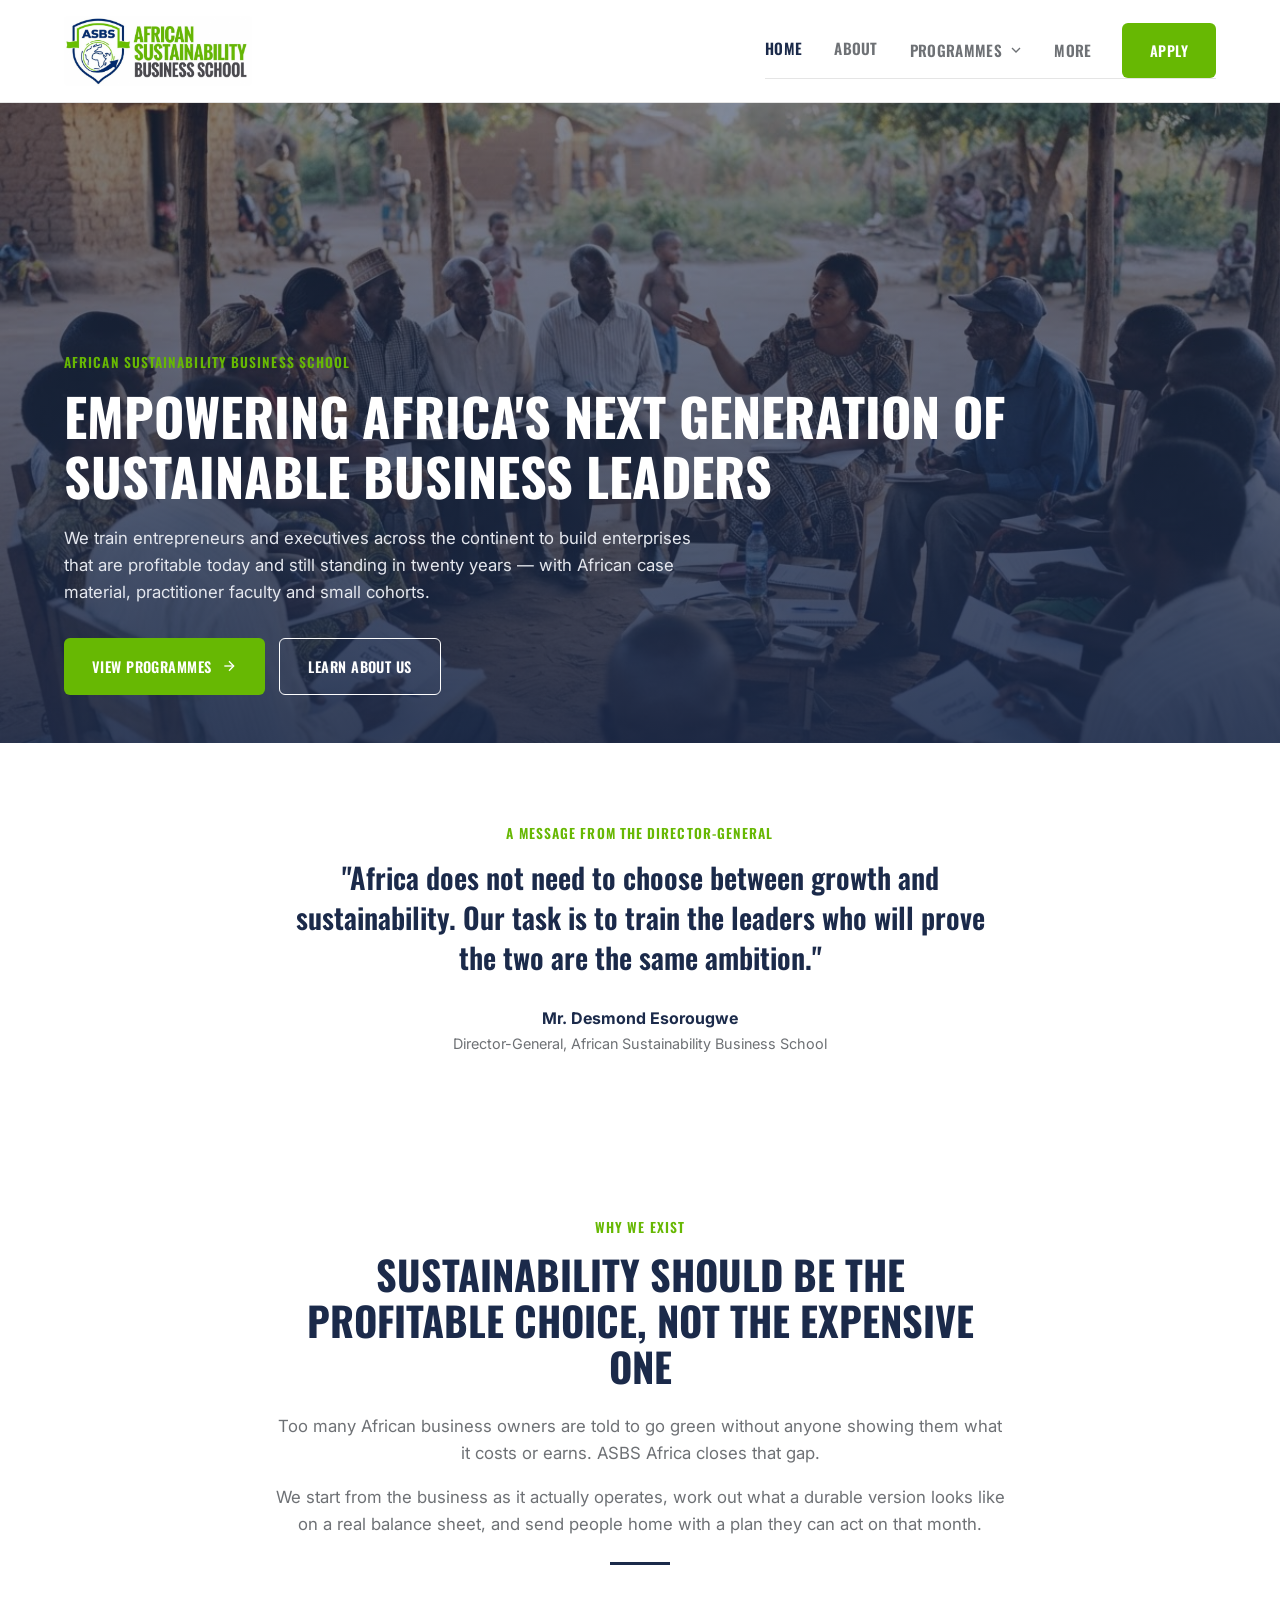
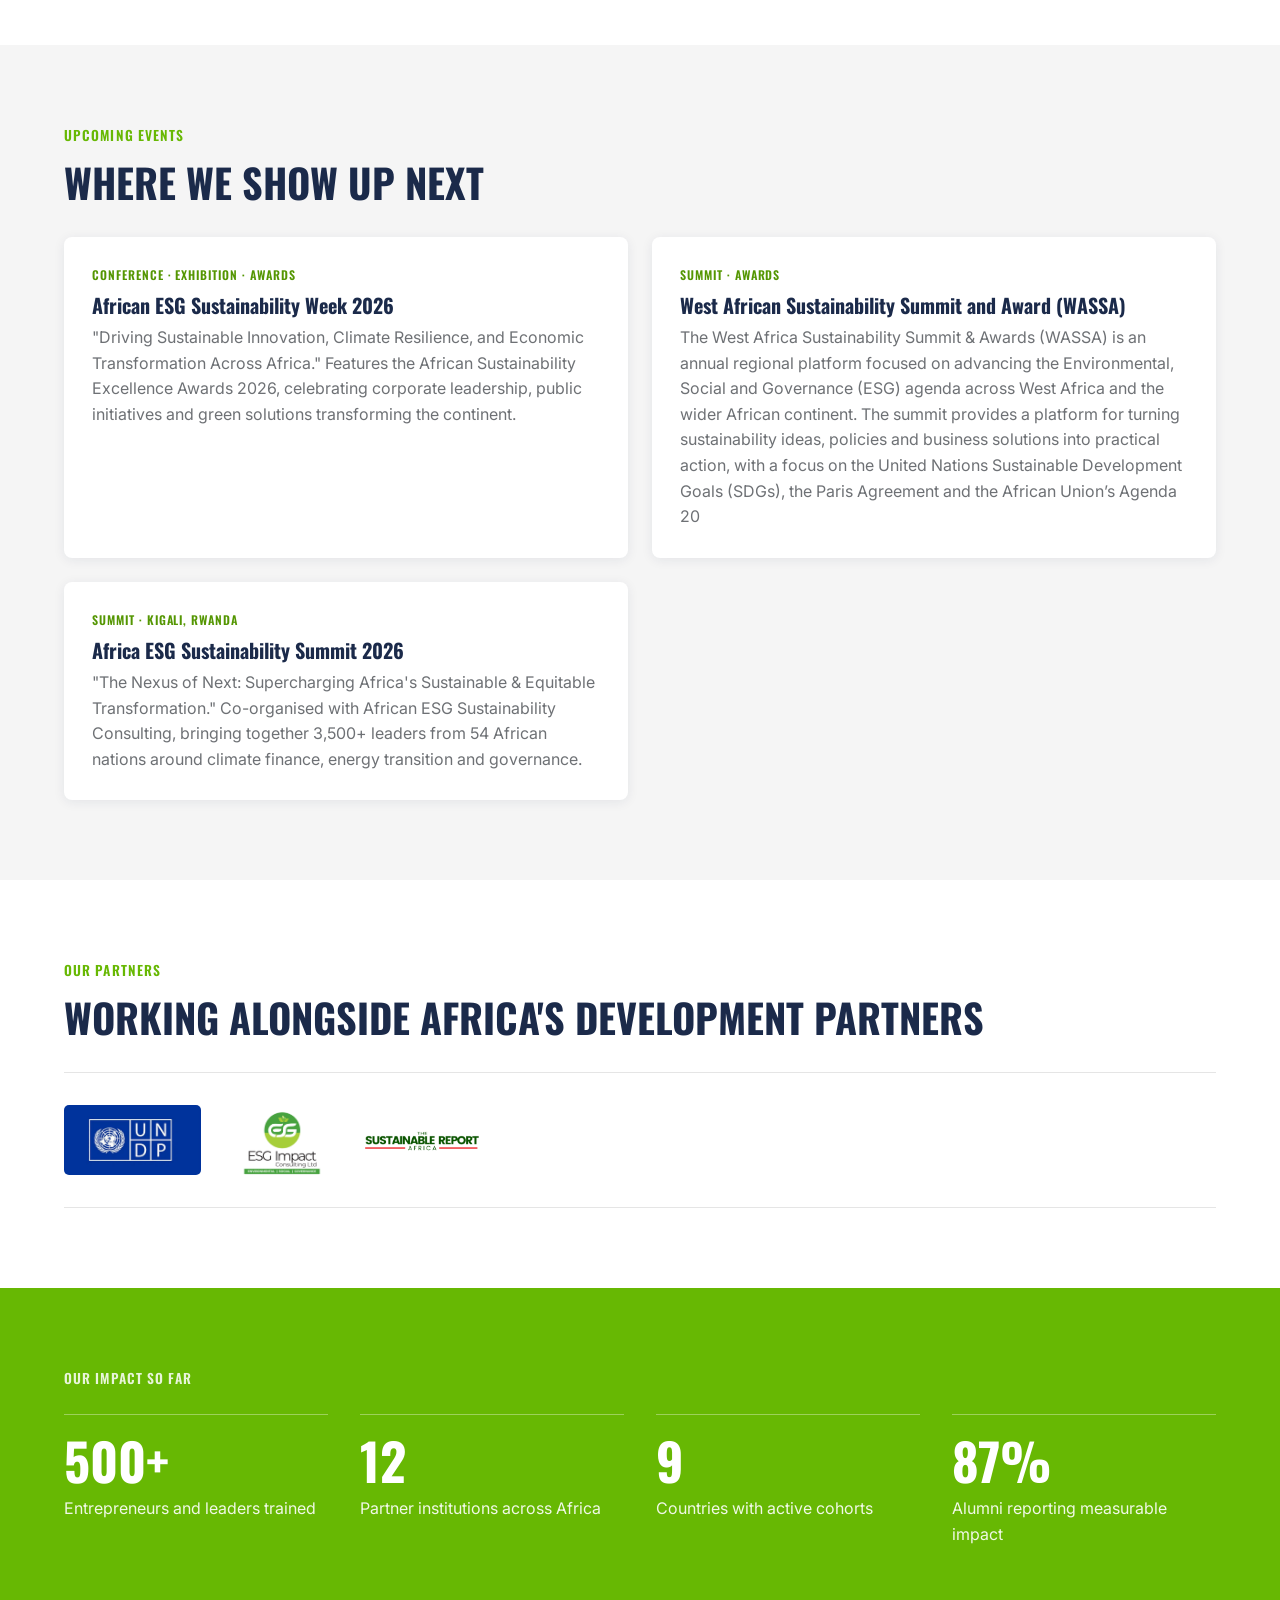
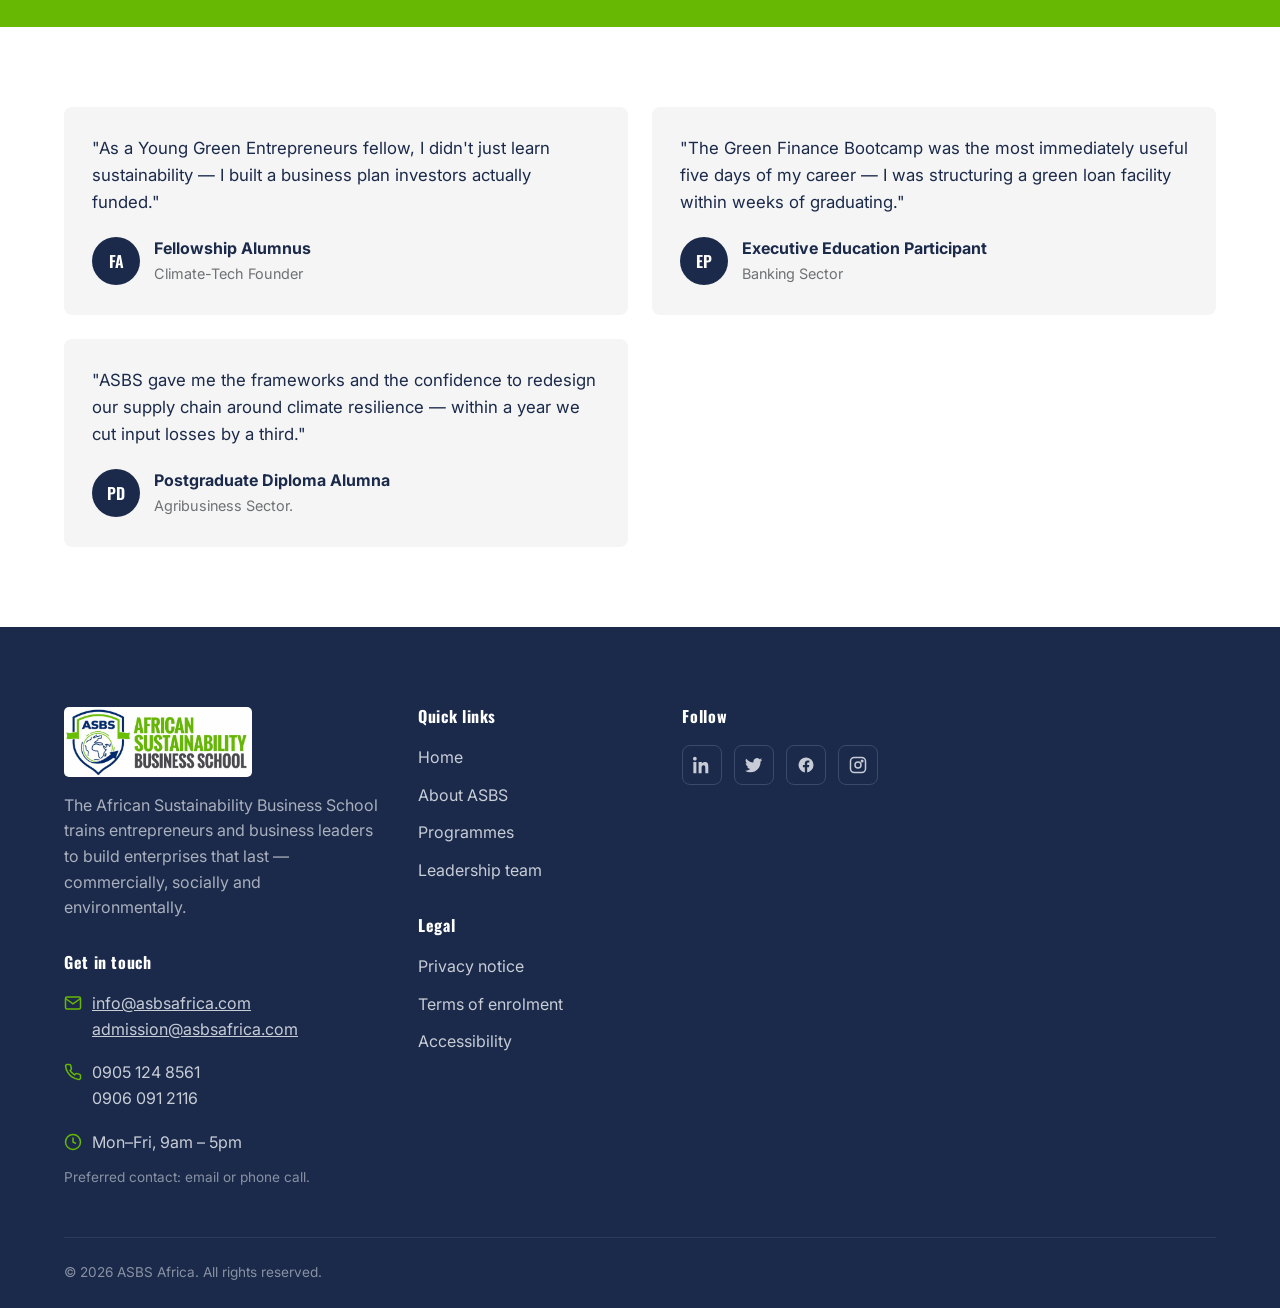
==== index.html @ 7d4b6caa "Update index.html" ====
<!DOCTYPE html>
<html lang="en">
<head>
  <meta charset="UTF-8">
  <meta name="viewport" content="width=device-width, initial-scale=1.0">
  <title>ASBS Africa — African Sustainability Business School</title>
  <meta name="description" content="ASBS Africa trains entrepreneurs and business leaders across the continent to build enterprises that last — commercially, socially and environmentally.">

  <link rel="stylesheet" href="assets/css/base.css">
  <link rel="stylesheet" href="assets/css/components.css">
  <link rel="stylesheet" href="assets/css/pages/home.css">

<link rel="canonical" href="https://asbsafrica.com/">
  <link rel="icon" href="/favicon.ico?v=2" sizes="any">
  <link rel="icon" type="image/png" sizes="32x32" href="/assets/images/real/brand/favicon-32x32.png?v=2">
  <link rel="icon" type="image/png" sizes="16x16" href="/assets/images/real/brand/favicon-16x16.png?v=2">
  <link rel="apple-touch-icon" sizes="180x180" href="/assets/images/real/brand/apple-touch-icon.png?v=2">

  <meta property="og:type" content="website">
  <meta property="og:site_name" content="ASBS Africa">
  <meta property="og:title" content="ASBS Africa — African Sustainability Business School">
  <meta property="og:description" content="ASBS Africa trains entrepreneurs and business leaders across the continent to build enterprises that last — commercially, socially and environmentally.">
  <meta property="og:url" content="https://asbsafrica.com/">

  <!-- Fallback order: Vercel (live now) tried first, .com (not live yet) tried second. No edit needed once .com goes live. -->
  <meta property="og:image" content="https://asbs-africa.vercel.app/assets/images/real/brand/brand2.jpg">
  <meta property="og:image:secure_url" content="https://asbs-africa.vercel.app/assets/images/real/brand/brand2.jpg">
  <meta property="og:image:width" content="1200">
  <meta property="og:image:height" content="630">
  <meta property="og:image:type" content="image/jpeg">

  <meta property="og:image" content="https://asbsafrica.com/assets/images/real/brand/brand2.jpg">
  <meta property="og:image:secure_url" content="https://asbsafrica.com/assets/images/real/brand/brand2.jpg">
  <meta property="og:image:width" content="1200">
  <meta property="og:image:height" content="630">
  <meta property="og:image:type" content="image/jpeg">

  <meta name="twitter:card" content="summary_large_image">
  <meta name="twitter:title" content="ASBS Africa — African Sustainability Business School">
  <meta name="twitter:description" content="ASBS Africa trains entrepreneurs and business leaders across the continent to build enterprises that last — commercially, socially and environmentally.">
  <!-- MANUAL SWAP NEEDED when .com goes live: Twitter card spec has no fallback -->
  <meta name="twitter:image" content="https://asbsafrica.com/assets/images/real/brand/brand2.jpg">

  <link rel="preconnect" href="https://fonts.googleapis.com">
  <link rel="preconnect" href="https://fonts.gstatic.com" crossorigin>
  <link rel="stylesheet" href="https://fonts.googleapis.com/css2?family=Oswald:wght@500;600;700&family=Inter:wght@400;500;600;700&display=swap">

  <link rel="preload" as="image" href="assets/images/real/hero/hero-homepage.jpg">
  <link rel="preload" href="partials/header.html" as="fetch" crossorigin>
  <link rel="preload" href="partials/footer.html" as="fetch" crossorigin>
</head>
<body>

  <!-- Shared header, injected by main.js -->
  <div id="site-header"></div>

  <!-- Hero -->
  <section class="hero">
    <div class="hero__inner">
      <span class="eyebrow" style="color:var(--color-sage);">African Sustainability Business School</span>
      <h1>Empowering Africa's Next Generation of Sustainable Business Leaders</h1>
      <p>We train entrepreneurs and executives across the continent to build enterprises that are profitable today and still standing in twenty years — with African case material, practitioner faculty and small cohorts.</p>
      <div class="hero__actions">
        <a href="programmes.html" class="btn btn-primary">
          View Programmes
          <svg width="16" height="16" viewBox="0 0 24 24" fill="none" stroke="currentColor" stroke-width="2"><line x1="5" y1="12" x2="19" y2="12"/><polyline points="12 5 19 12 12 19"/></svg>
        </a>
        <a href="about.html" class="btn btn-secondary">Learn About Us</a>
      </div>
    </div>
  </section>

<!-- Director-General's Message -->
  <section class="section dg-message">
    <div class="container dg-message__inner">
      <span class="eyebrow">A Message from the Director-General</span>
      <blockquote class="dg-message__quote">
        "Africa does not need to choose between growth and sustainability. Our task is to train the leaders who will prove the two are the same ambition."
      </blockquote>
      <div class="dg-message__author">
        <strong>Mr. Desmond Esorougwe</strong>
        <span>Director-General, African Sustainability Business School</span>
      </div>
    </div>
  </section>

  <!-- Why We Exist -->
  <section class="section why-exist">
    <div class="container why-exist__inner">
      <span class="eyebrow">Why We Exist</span>
      <h2>Sustainability Should Be the Profitable Choice, Not the Expensive One</h2>
      <p>Too many African business owners are told to go green without anyone showing them what it costs or earns. ASBS Africa closes that gap.</p>
      <p>We start from the business as it actually operates, work out what a durable version looks like on a real balance sheet, and send people home with a plan they can act on that month.</p>
      <hr>
    </div>
  </section>

  <!-- Our Programmes 
  <section class="section bg-offwhite">
    <div class="container">
      <div class="programmes-section__header">
        <div>
          <span class="eyebrow">Our Programmes</span>
          <h2>Four Routes In, One Way of Thinking</h2>
        </div>
        <a href="programmes.html" class="all-programmes-link">
          All Programmes
          <svg width="16" height="16" viewBox="0 0 24 24" fill="none" stroke="currentColor" stroke-width="2"><line x1="5" y1="12" x2="19" y2="12"/><polyline points="12 5 19 12 12 19"/></svg>
        </a>
      </div>

      <div class="programme-grid" id="programmeHighlights">
         Rendered by assets/js/pages/home.js from data/programmes.json 
      </div>
    </div>
  </section> -->

  <!-- Cohorts / Admissions banner
  <section class="section">
    <div class="container">
      <div class="cohorts-banner">
        <div>
          <h2>Next Cohorts Open in February and June</h2>
          <p>Scholarships are available for early-stage founders and cooperative leaders. Talk to admissions before you apply.</p>
          <a href="mailto:admission@asbsafrica.com" class="btn btn-dark">
    
            Contact Admissions
            <svg width="16" height="16" viewBox="0 0 24 24" fill="none" stroke="currentColor" stroke-width="2"><line x1="5" y1="12" x2="19" y2="12"/><polyline points="12 5 19 12 12 19"/></svg>
          </a>
        </div>
      </div>
    </div>
  </section> -->

<!-- Events -->
  <section id="events" class="section bg-offwhite">
    <div class="container">
      <span class="eyebrow">Upcoming Events</span>
      <h2>Where We Show Up Next</h2>
      <div class="events-grid">
        <div class="event-card">
          <span class="event-card__tag">Conference · Exhibition · Awards</span>
          <h3>African ESG Sustainability Week 2026</h3>
        <!--  <p class="event-card__meta">2026 · Dates to be confirmed</p> -->
          <p>"Driving Sustainable Innovation, Climate Resilience, and Economic Transformation Across Africa." Features the African Sustainability Excellence Awards 2026, celebrating corporate leadership, public initiatives and green solutions transforming the continent.</p>
        </div>

   <div class="event-card">
          <span class="event-card__tag">Summit · Awards</span>
          <h3>West African Sustainability Summit and Award (WASSA)</h3>
        <!--  <p class="event-card__meta">2026 · Dates to be confirmed</p> -->
          <p> The West Africa Sustainability
Summit & Awards (WASSA) is an annual regional platform focused on advancing the
Environmental, Social and Governance (ESG) agenda across West Africa and the wider
African continent. The summit provides a platform for turning sustainability ideas,
policies and business solutions into practical action, with a focus on the United Nations
Sustainable Development Goals (SDGs), the Paris Agreement and the African Union’s
Agenda 20</p>
        </div>

        <div class="event-card">
          <span class="event-card__tag">Summit · Kigali, Rwanda</span>
          <h3>Africa ESG Sustainability Summit 2026</h3>
       <!--   <p class="event-card__meta">14–16 October 2026 · Kigali Convention Centre</p> -->
          <p>"The Nexus of Next: Supercharging Africa's Sustainable & Equitable Transformation." Co-organised with African ESG Sustainability Consulting, bringing together 3,500+ leaders from 54 African nations around climate finance, energy transition and governance.</p>
        </div>
      </div>
    </div>
  </section>

  <!-- Partners -->
<section id="partners" class="section">
  <div class="container">
    <span class="eyebrow">Our Partners</span>
    <h2>Working Alongside Africa's Development Partners</h2>
    <div class="partners-strip">
      <a class="partners-strip__logo" href="https://www.undp.org/" target="_blank" rel="noopener noreferrer" aria-label="United Nations Development Programme (UNDP)">
        <img src="assets/images/real/partners/undp-logo.jpg" alt="United Nations Development Programme (UNDP)">
      </a>

      <a class="partners-strip__logo" href="https://www.esg-impact.ng" target="_blank" rel="noopener noreferrer" aria-label="ESG Impact">
        <img src="assets/images/real/partners/esg.png" alt="ESG Impact">
      </a>

      <a class="partners-strip__logo" href="PASTE_SUSTAINABLE_REPORT_AFRICA_URL_HERE" target="_blank" rel="noopener noreferrer" aria-label="The Sustainable Report Africa">
        <img src="assets/images/real/partners/sustainable.png" alt="The Sustainable Report Africa">
      </a>

      <!-- Add more partner logos here as they're confirmed -->
    </div>
  </div>
</section>

  <!-- Impact stats -->
  <section class="section bg-sage">
    <div class="container">
      <span class="eyebrow" style="color:rgba(255,255,255,0.85);">Our Impact So Far</span>
      <div class="stats-grid" style="margin-top:24px;">
        <div class="stat">
          <div class="stat__number">500+</div>
          <p>Entrepreneurs and leaders trained</p>
        </div>
        <div class="stat">
          <div class="stat__number">12</div>
          <p>Partner institutions across Africa</p>
        </div>
        <div class="stat">
          <div class="stat__number">9</div>
          <p>Countries with active cohorts</p>
        </div>
        <div class="stat">
          <div class="stat__number">87%</div>
          <p>Alumni reporting measurable impact</p>
        </div>
      </div>
    </div>
  </section>

  <!-- Testimonials -->
  <section class="section">
    <div class="container">
      <div class="testimonial-grid">
        <div class="testimonial">
          <p class="quote">"As a Young Green Entrepreneurs fellow, I didn't just learn sustainability —
I built a business plan investors actually funded."
</p>
          <div class="testimonial__author">
            <div class="testimonial__avatar">FA</div>
            <div>
              <strong>Fellowship Alumnus</strong>
              <span>Climate-Tech Founder</span>
            </div>
          </div>
        </div>
        <div class="testimonial">
          <p class="quote">"The Green Finance Bootcamp was the most immediately useful five days of
my career — I was structuring a green loan facility within weeks of
graduating."
</p>
          <div class="testimonial__author">
            <div class="testimonial__avatar">EP</div>
            <div>
              <strong>Executive Education Participant</strong>
              <span>Banking Sector</span>
            </div>
          </div>
        </div>
        <div class="testimonial">
          <p class="quote">"ASBS gave me the frameworks and the confidence to redesign our supply
chain around climate resilience — within a year we cut input losses by a
third."
 </p>
          <div class="testimonial__author">
            <div class="testimonial__avatar">PD</div>
            <div>
              <strong>Postgraduate Diploma Alumna</strong>
              <span>Agribusiness Sector.</span>
            </div>
          </div>
        </div>
      </div>
    </div>
  </section>

  <!-- Shared footer, injected by main.js -->
  <div id="site-footer"></div>

  <script src="assets/js/main.js"></script>
  <script src="assets/js/pages/home.js"></script>
</body>
</html>
---- assets/css/base.css ----
/* ==========================================================================
   ASBS Africa — Base Styles
   Brand variables + resets + typography. Loaded on every page.
   ========================================================================== 

@import url('https://fonts.googleapis.com/css2?family=Oswald:wght@500;600;700&family=Inter:wght@400;500;600;700&display=swap'); */

:root {
  /* Brand colors — from Step 2 UI/UX Design doc */
  --color-navy: #1B2A4A;
  --color-navy-dark: #121d33;
  --color-sage: #67B803;
  --color-sage-dark: #549602;
  --color-gray: #6E7175;
  --color-white: #FFFFFF;
  --color-offwhite: #F5F5F5;

  /* Typography */
  --font-heading: 'Oswald', sans-serif;
  --font-body: 'Inter', sans-serif;

  /* Spacing rhythm (per Step 2 spec: ~80px desktop / ~40px mobile) */
  --section-padding-desktop: 80px;
  --section-padding-mobile: 40px;

  /* Shared component values */
  --radius-card: 8px;
  --radius-button: 6px;
  --max-width: 1200px;
}

* {
  box-sizing: border-box;
  margin: 0;
  padding: 0;
}

html {
  scroll-behavior: smooth;
}

body {
  font-family: var(--font-body);
  color: var(--color-navy);
  background: var(--color-white);
  line-height: 1.6;
  -webkit-font-smoothing: antialiased;
}

h1, h2, h3, h4 {
  font-family: var(--font-heading);
  font-weight: 700;
  line-height: 1.15;
  color: var(--color-navy);
}

h1 { font-size: clamp(2rem, 5vw, 3.25rem); text-transform: uppercase; }
h2 { font-size: clamp(1.6rem, 4vw, 2.5rem); text-transform: uppercase; }
h3 { font-size: 1.25rem; }

p {
  color: var(--color-gray);
}

a {
  color: inherit;
  text-decoration: none;
}

img {
  max-width: 100%;
  display: block;
}

ul {
  list-style: none;
}

button {
  font-family: inherit;
  cursor: pointer;
  border: none;
  background: none;
}

.container {
  width: 100%;
  max-width: var(--max-width);
  margin: 0 auto;
  padding: 0 24px;
}

.section {
  padding: var(--section-padding-mobile) 0;
}

@media (min-width: 768px) {
  .section {
    padding: var(--section-padding-desktop) 0;
  }
}

.eyebrow {
  display: block;
  font-family: var(--font-heading);
  font-weight: 600;
  letter-spacing: 0.08em;
  text-transform: uppercase;
  color: var(--color-sage);
  font-size: 0.85rem;
  margin-bottom: 12px;
}

.bg-navy { background: var(--color-navy); color: var(--color-white); }
.bg-sage { background: var(--color-sage); color: var(--color-white); }
.bg-offwhite { background: var(--color-offwhite); }

.text-center { text-align: center; }

.visually-hidden {
  position: absolute;
  width: 1px; height: 1px;
  overflow: hidden;
  clip: rect(0 0 0 0);
  white-space: nowrap;
}
---- assets/css/components.css ----
/* ==========================================================================
   ASBS Africa — Shared Components
   Header, footer, buttons, cards. Used by every current and future page.
   ========================================================================== */

/* ---- Header ---- */
#site-header {
  position: sticky;
  top: 0;
  z-index: 100;
  min-height: 96px;
  pointer-events: none; /* wrapper stays in place when the header slides away */
}

.site-header {
  position: relative;
  pointer-events: auto;
  background: var(--color-white);
  border-bottom: 1px solid #E5E5E5;
  transition: transform 0.3s ease;
}

.site-header.is-hidden {
  transform: translateY(-100%);
}

@media (prefers-reduced-motion: reduce) {
  .site-header { transition: none; }
}

.site-header__inner {
  display: flex;
  align-items: center;
  justify-content: space-between;
  padding: 16px 24px;
  max-width: var(--max-width);
  margin: 0 auto;
}

.brand {
  display: flex;
  align-items: center;
  gap: 12px;
}

.brand__logo {
  height: 70px;
  width: auto;
  flex-shrink: 0;
  border-radius: 5px;
}

.brand__wordmark {
  font-family: var(--font-heading);
  font-weight: 700;
  font-size: 1.3rem;
  color: var(--color-navy);
  line-height: 1;
}

.brand__sub {
  display: block;
  font-size: 0.7rem;
  letter-spacing: 0.15em;
  color: var(--color-gray);
  font-weight: 500;
}

.nav-toggle {
  width: 44px;
  height: 44px;
  border: 1px solid #D8D8D8;
  border-radius: 8px;
  display: flex;
  align-items: center;
  justify-content: center;
  position: relative;
  z-index: 110;
}

.nav-toggle__icon,
.nav-toggle__icon::before,
.nav-toggle__icon::after {
  content: '';
  display: block;
  width: 20px;
  height: 2px;
  background: var(--color-navy);
  transition: transform 0.25s ease, opacity 0.25s ease, background 0.25s ease;
}

.nav-toggle__icon { position: relative; }
.nav-toggle__icon::before { position: absolute; top: -6px; }
.nav-toggle__icon::after  { position: absolute; top: 6px; }

.nav-toggle.is-open .nav-toggle__icon { background: transparent; }
.nav-toggle.is-open .nav-toggle__icon::before { transform: translateY(6px) rotate(45deg); }
.nav-toggle.is-open .nav-toggle__icon::after  { transform: translateY(-6px) rotate(-45deg); }

.main-nav {
  display: none;
  position: absolute;
  top: 100%;
  left: 0;
  right: 0;
  background: var(--color-white);
  border-bottom: 1px solid #E5E5E5;
  z-index: 90;
  flex-direction: column;
  padding: 8px 24px 24px;
  box-shadow: 0 8px 24px rgba(27, 42, 74, 0.08);
}

.main-nav.is-open { display: flex; }

.main-nav__links {
  display: flex;
  flex-direction: column;
  gap: 4px;
}

.main-nav__links a {
  font-family: var(--font-heading);
  font-weight: 600;
  font-size: 1.1rem;
  text-transform: uppercase;
  letter-spacing: 0.02em;
  color: var(--color-gray);
  padding: 18px 0 18px 16px;
  border-left: 3px solid transparent;
}

.main-nav__links a.is-active {
  color: var(--color-navy);
  border-left-color: var(--color-sage);
}

.main-nav__apply {
  width: 100%;
  margin-top: 20px;
}

/* ---- Nav sub-options ---- */
.nav-item {
  display: flex;
  flex-wrap: wrap;
  align-items: stretch;
}

.nav-item > a { flex: 1; }

.nav-item__toggle {
  width: 48px;
  display: flex;
  align-items: center;
  justify-content: center;
  color: var(--color-gray);
}

.nav-item__toggle svg { transition: transform 0.25s ease; }
.nav-item.is-open .nav-item__toggle svg { transform: rotate(180deg); }
.nav-item.is-open .nav-item__toggle { color: var(--color-navy); }

.nav-item__toggle--label {
  width: auto;
  gap: 6px;
  font-family: var(--font-heading);
  font-weight: 600;
  font-size: 1.1rem;
  text-transform: uppercase;
  letter-spacing: 0.02em;
  padding: 18px 0 18px 16px;
}

@media (min-width: 900px) {
  .nav-item__toggle--label {
    padding: 0;
    font-size: 0.95rem;
  }
}

/* Mobile: animated expand/retract */
.nav-sub {
  flex-basis: 100%;
  display: grid;
  grid-template-rows: 0fr;
  transition: grid-template-rows 0.25s ease;
}

.nav-item.is-open .nav-sub { grid-template-rows: 1fr; }

.nav-sub ul {
  overflow: hidden;
  min-height: 0;
}

.main-nav__links .nav-sub a {
  display: block;
  font-family: var(--font-body);
  font-weight: 500;
  font-size: 0.95rem;
  text-transform: none;
  letter-spacing: 0;
  color: var(--color-gray);
  padding: 12px 0 12px 32px;
  border-left: 3px solid #E5E5E5;
  margin-left: 0;
}

.main-nav__links .nav-sub a:hover { color: var(--color-navy); }

@media (min-width: 900px) {
  .nav-toggle { display: none; }
  .main-nav {
    display: flex !important;
    position: static;
    flex-direction: row;
    align-items: center;
    background: none;
    box-shadow: none;
    padding: 0;
    gap: 32px;
  }
  .main-nav__links { flex-direction: row; gap: 32px; }
  .main-nav__links a { padding: 0; border: none; font-size: 0.95rem; }
  .main-nav__apply { width: auto; margin-top: 0; }

  .nav-item { position: relative; align-items: center; flex-wrap: nowrap; }
  .nav-item > a { flex: none; }
  .nav-item__toggle { width: 28px; height: 28px; }

  .nav-sub {
    display: none;
    position: absolute;
    top: 100%;
    left: 0;
    min-width: 240px;
    padding-top: 14px; /* bridges the hover gap */
    z-index: 95;
  }

  .nav-item:hover .nav-sub,
  .nav-item:focus-within .nav-sub,
  .nav-item.is-open .nav-sub { display: block; }

  .nav-sub ul {
    background: var(--color-white);
    border: 1px solid #E5E5E5;
    border-radius: var(--radius-card);
    box-shadow: 0 8px 24px rgba(27, 42, 74, 0.12);
    padding: 8px 0;
  }

  .main-nav__links .nav-sub a {
    padding: 10px 20px;
    border-left: none;
  }

  .main-nav__links .nav-sub a:hover { background: var(--color-offwhite); }
}

/* Keep anchored sections clear of the sticky header */
section[id],
.programme-tab[id] { scroll-margin-top: 110px; }

/* ---- Buttons ---- */
.btn {
  display: inline-flex;
  align-items: center;
  justify-content: center;
  gap: 10px;
  font-family: var(--font-heading);
  font-weight: 600;
  letter-spacing: 0.03em;
  text-transform: uppercase;
  font-size: 0.9rem;
  padding: 16px 28px;
  border-radius: var(--radius-button);
  transition: background 0.2s ease, color 0.2s ease, border-color 0.2s ease;
  width: 100%;
}

@media (min-width: 600px) {
  .btn { width: auto; }
}

.btn-primary {
  background: var(--color-sage);
  color: var(--color-white);
}

.btn-primary:hover {
  background: var(--color-sage-dark);
}

.btn-secondary {
  background: transparent;
  border: 1px solid currentColor;
  color: var(--color-white);
}

.btn-secondary:hover {
  background: rgba(255, 255, 255, 0.1);
}

.btn-dark {
  background: var(--color-navy);
  color: var(--color-white);
}

.btn-dark:hover {
  background: var(--color-navy-dark);
}

/* ---- Impact stats ---- */
.stats-grid {
  display: grid;
  gap: 32px;
  grid-template-columns: 1fr;
}

@media (min-width: 700px) {
  .stats-grid { grid-template-columns: repeat(4, 1fr); }
}

.stat {
  border-top: 1px solid rgba(255, 255, 255, 0.35);
  padding-top: 20px;
}

.stat__number {
  font-family: var(--font-heading);
  font-size: clamp(2.5rem, 6vw, 3.2rem);
  font-weight: 700;
  line-height: 1;
  margin-bottom: 10px;
}

.stat p {
  color: rgba(255, 255, 255, 0.9);
}

/* ---- Cards ---- */
.card {
  background: var(--color-white);
  border-radius: var(--radius-card);
  box-shadow: 0 2px 12px rgba(27, 42, 74, 0.08);
  overflow: hidden;
}

.card__image {
  width: 100%;
  aspect-ratio: 16 / 10;
  object-fit: cover;
  background: var(--color-offwhite);
}

.card__body {
  padding: 20px;
}

.card__tag {
  display: block;
  font-family: var(--font-heading);
  font-weight: 600;
  font-size: 0.75rem;
  letter-spacing: 0.08em;
  text-transform: uppercase;
  color: var(--color-sage-dark);
  margin-bottom: 8px;
}

.card__title {
  font-size: 1.15rem;
  margin-bottom: 10px;
}

.card__link {
  display: inline-flex;
  align-items: center;
  gap: 8px;
  font-weight: 600;
  color: var(--color-navy);
  margin-top: 12px;
}

/* ---- Footer ---- */
.site-footer {
  background: var(--color-navy);
  color: #C7CCD6;
  padding: var(--section-padding-mobile) 0 24px;
}

@media (min-width: 768px) {
  .site-footer { padding-top: var(--section-padding-desktop); }
}

.site-footer h4 {
  color: var(--color-white);
  font-size: 1rem;
  letter-spacing: 0.04em;
  margin-bottom: 20px;
}

.footer-grid {
  display: grid;
  gap: 40px;
  grid-template-columns: 1fr;
}

@media (min-width: 768px) {
  .footer-grid {
    grid-template-columns: 1.4fr 1fr 1fr 1.2fr;
  }
}

.footer-brand p {
  color: #A9AFBC;
  margin-top: 16px;
  max-width: 32ch;
}

.footer-links li {
  margin-bottom: 12px;
}

.footer-links a:hover {
  color: var(--color-white);
}

.footer-contact li {
  display: flex;
  align-items: flex-start;
  gap: 10px;
  margin-bottom: 18px;
  color: #C7CCD6;
}

.footer-contact svg {
  flex-shrink: 0;
  margin-top: 3px;
  color: var(--color-sage);
}

.footer-contact a:hover {
  color: var(--color-white);
}

.newsletter-form {
  display: flex;
  flex-direction: column;
  gap: 12px;
  margin: 16px 0 24px;
}

.newsletter-form input {
  padding: 12px 16px;
  border-radius: var(--radius-button);
  border: 1px solid #3A4A6B;
  background: rgba(255, 255, 255, 0.05);
  color: var(--color-white);
  font-family: var(--font-body);
}

.newsletter-form input::placeholder {
  color: #8891A3;
}

.social-links {
  display: flex;
  gap: 12px;
}

.social-links a {
  width: 40px;
  height: 40px;
  border: 1px solid #3A4A6B;
  border-radius: 8px;
  display: flex;
  align-items: center;
  justify-content: center;
}

.social-links a:hover {
  border-color: var(--color-sage);
  color: var(--color-sage);
}

.footer-bottom {
  border-top: 1px solid #2C3B5C;
  margin-top: 48px;
  padding-top: 24px;
  font-size: 0.85rem;
  color: #8891A3;
}
---- assets/css/pages/home.css ----
/* ==========================================================================
   Homepage-only styles
   ========================================================================== */

/* ---- Hero ---- */
.hero {
  position: relative;
  min-height: 640px;
  display: flex;
  align-items: flex-end;
  background: url('../../images/real/hero/hero-homepage.jpg') center/cover no-repeat;
  color: var(--color-white);
}

.hero::before {
  content: '';
  position: absolute;
  inset: 0;
  background: linear-gradient(180deg, rgba(27, 42, 74, 0.55) 0%, rgba(27, 42, 74, 0.88) 100%);
}

.hero__inner {
  position: relative;
  z-index: 1;
  padding: 60px 24px 48px;
  max-width: var(--max-width);
  margin: 0 auto;
  width: 100%;
}

.hero h1 {
  color: var(--color-white);
  margin: 12px 0 20px;
}

.hero p {
  color: #E4E7EE;
  max-width: 60ch;
  margin-bottom: 32px;
  font-size: 1.05rem;
}

.hero__actions {
  display: flex;
  flex-direction: column;
  gap: 14px;
}

@media (min-width: 600px) {
  .hero__actions { flex-direction: row; }
}

/* ---- Why We Exist ---- */
.why-exist {
  text-align: center;
}

.why-exist__inner {
  max-width: 780px;
  margin: 0 auto;
}

.why-exist h2 {
  margin: 8px 0 24px;
}

.why-exist p {
  margin-bottom: 18px;
  font-size: 1.05rem;
}

.why-exist hr {
  width: 60px;
  height: 3px;
  background: var(--color-navy);
  border: none;
  margin: 24px auto 0;
}

/* ---- Programmes section ---- */
.programmes-section__header {
  display: flex;
  flex-direction: column;
  gap: 12px;
  margin-bottom: 36px;
}

@media (min-width: 700px) {
  .programmes-section__header {
    flex-direction: row;
    align-items: flex-end;
    justify-content: space-between;
  }
}

.all-programmes-link {
  display: inline-flex;
  align-items: center;
  gap: 8px;
  font-family: var(--font-heading);
  font-weight: 600;
  text-transform: uppercase;
  letter-spacing: 0.03em;
  font-size: 0.9rem;
  white-space: nowrap;
}

.programme-grid {
  display: grid;
  gap: 24px;
  grid-template-columns: 1fr;
}

@media (min-width: 640px) {
  .programme-grid { grid-template-columns: repeat(2, 1fr); }
}

@media (min-width: 1024px) {
  .programme-grid { grid-template-columns: repeat(4, 1fr); }
}

/* ---- Cohorts / admissions banner ---- */
.cohorts-banner {
  display: flex;
  gap: 24px;
  align-items: flex-start;
  border-left: 4px solid var(--color-sage);
  padding-left: 24px;
}

.cohorts-banner h2 {
  font-size: clamp(1.4rem, 3vw, 2rem);
  margin-bottom: 12px;
}

.cohorts-banner p {
  margin-bottom: 24px;
  max-width: 60ch;
}

/* ---- Impact stats ---- */
.stats-grid {
  display: grid;
  gap: 32px;
  grid-template-columns: 1fr;
}

@media (min-width: 700px) {
  .stats-grid { grid-template-columns: repeat(4, 1fr); }
}

.stat {
  border-top: 1px solid rgba(255, 255, 255, 0.35);
  padding-top: 20px;
}

.stat__number {
  font-family: var(--font-heading);
  font-size: clamp(2.5rem, 6vw, 3.2rem);
  font-weight: 700;
  line-height: 1;
  margin-bottom: 10px;
}

.stat p {
  color: rgba(255, 255, 255, 0.9);
}

/* ---- Testimonials ---- */
.testimonial-grid {
  display: grid;
  gap: 24px;
  grid-template-columns: 1fr;
}

@media (min-width: 800px) {
  .testimonial-grid { grid-template-columns: repeat(2, 1fr); }
}

.testimonial {
  background: var(--color-offwhite);
  border-radius: var(--radius-card);
  padding: 28px;
}

.testimonial p.quote {
  font-size: 1.05rem;
  color: var(--color-navy);
  margin-bottom: 20px;
}

.testimonial__author {
  display: flex;
  align-items: center;
  gap: 14px;
}

.testimonial__avatar {
  width: 48px;
  height: 48px;
  border-radius: 50%;
  background: var(--color-navy);
  color: var(--color-white);
  display: flex;
  align-items: center;
  justify-content: center;
  font-family: var(--font-heading);
  font-weight: 600;
  flex-shrink: 0;
}

.testimonial__author strong {
  display: block;
  color: var(--color-navy);
}

.testimonial__author span {
  font-size: 0.9rem;
  color: var(--color-gray);
}


/* ---- Director-General Message ---- */
.dg-message {
  text-align: center;
}

.dg-message__inner {
  max-width: 780px;
  margin: 0 auto;
}

.dg-message__quote {
  font-family: var(--font-heading);
  font-size: clamp(1.3rem, 3vw, 1.8rem);
  font-weight: 600;
  color: var(--color-navy);
  line-height: 1.4;
  margin: 8px 0 28px;
}

.dg-message__author strong {
  display: block;
  color: var(--color-navy);
  font-size: 1rem;
}

.dg-message__author span {
  font-size: 0.9rem;
  color: var(--color-gray);
}

/* ---- Events ---- */
.events-grid {
  display: grid;
  gap: 24px;
  grid-template-columns: 1fr;
  margin-top: 32px;
}

@media (min-width: 800px) {
  .events-grid { grid-template-columns: repeat(2, 1fr); }
}

.event-card {
  background: var(--color-white);
  border-radius: var(--radius-card);
  box-shadow: 0 2px 12px rgba(27, 42, 74, 0.08);
  padding: 28px;
}

.event-card__tag {
  display: block;
  font-family: var(--font-heading);
  font-weight: 600;
  font-size: 0.75rem;
  letter-spacing: 0.08em;
  text-transform: uppercase;
  color: var(--color-sage-dark);
  margin-bottom: 10px;
}

.event-card h3 {
  margin-bottom: 8px;
}

.event-card__meta {
  font-size: 0.9rem;
  color: var(--color-gray);
  margin-bottom: 14px;
}

.event-card p:last-of-type {
  margin-bottom: 0;
}

/* ---- Partners ---- */
.partners-strip {
  display: flex;
  flex-wrap: wrap;
  align-items: center;
  gap: 40px;
  margin-top: 32px;
  padding: 32px 0;
  border-top: 1px solid #E5E5E5;
  border-bottom: 1px solid #E5E5E5;
}

.partners-strip__logo img {
  height: 70px;
  border-radius: 5px;
  width: auto;
  object-fit: contain;
}

.partners-strip__logo {
  display: block;
  transition: opacity 0.2s ease;
}

.partners-strip__logo:hover,
.partners-strip__logo:focus-visible {
  opacity: 0.8;
}
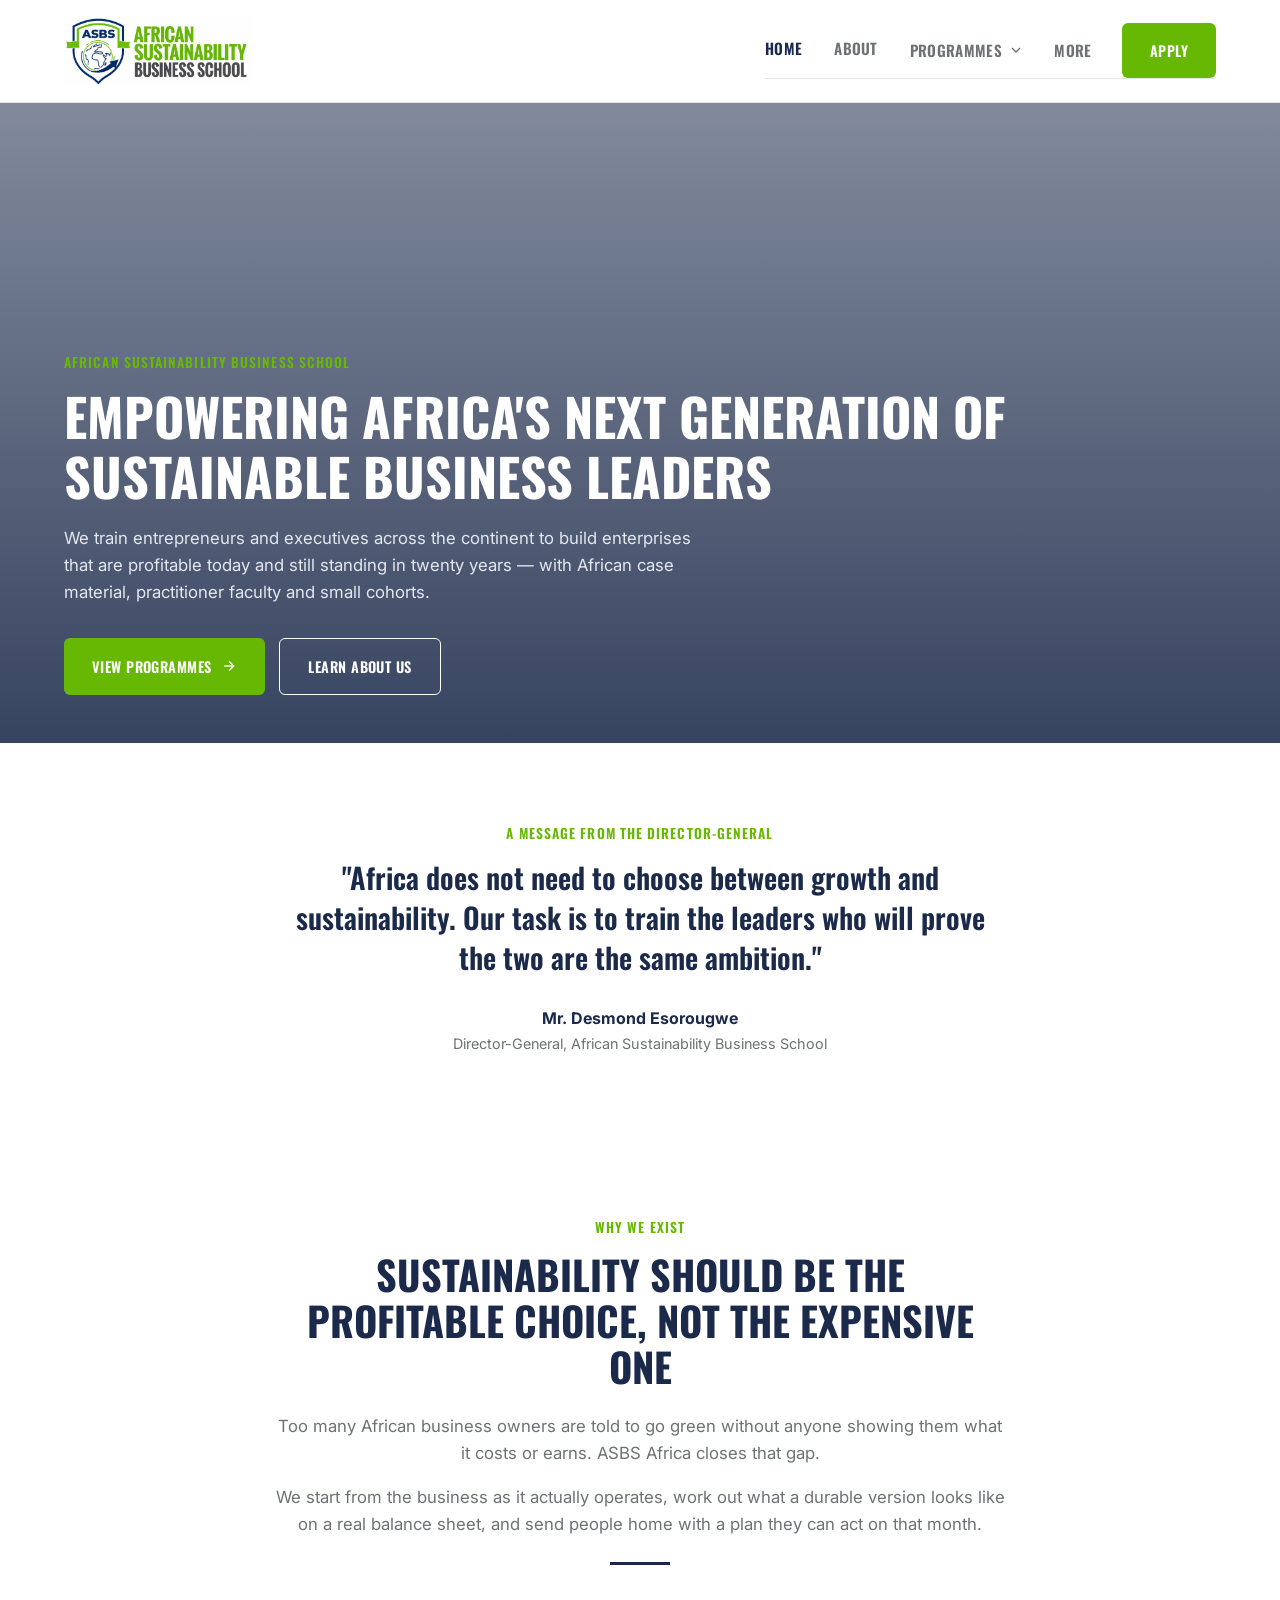
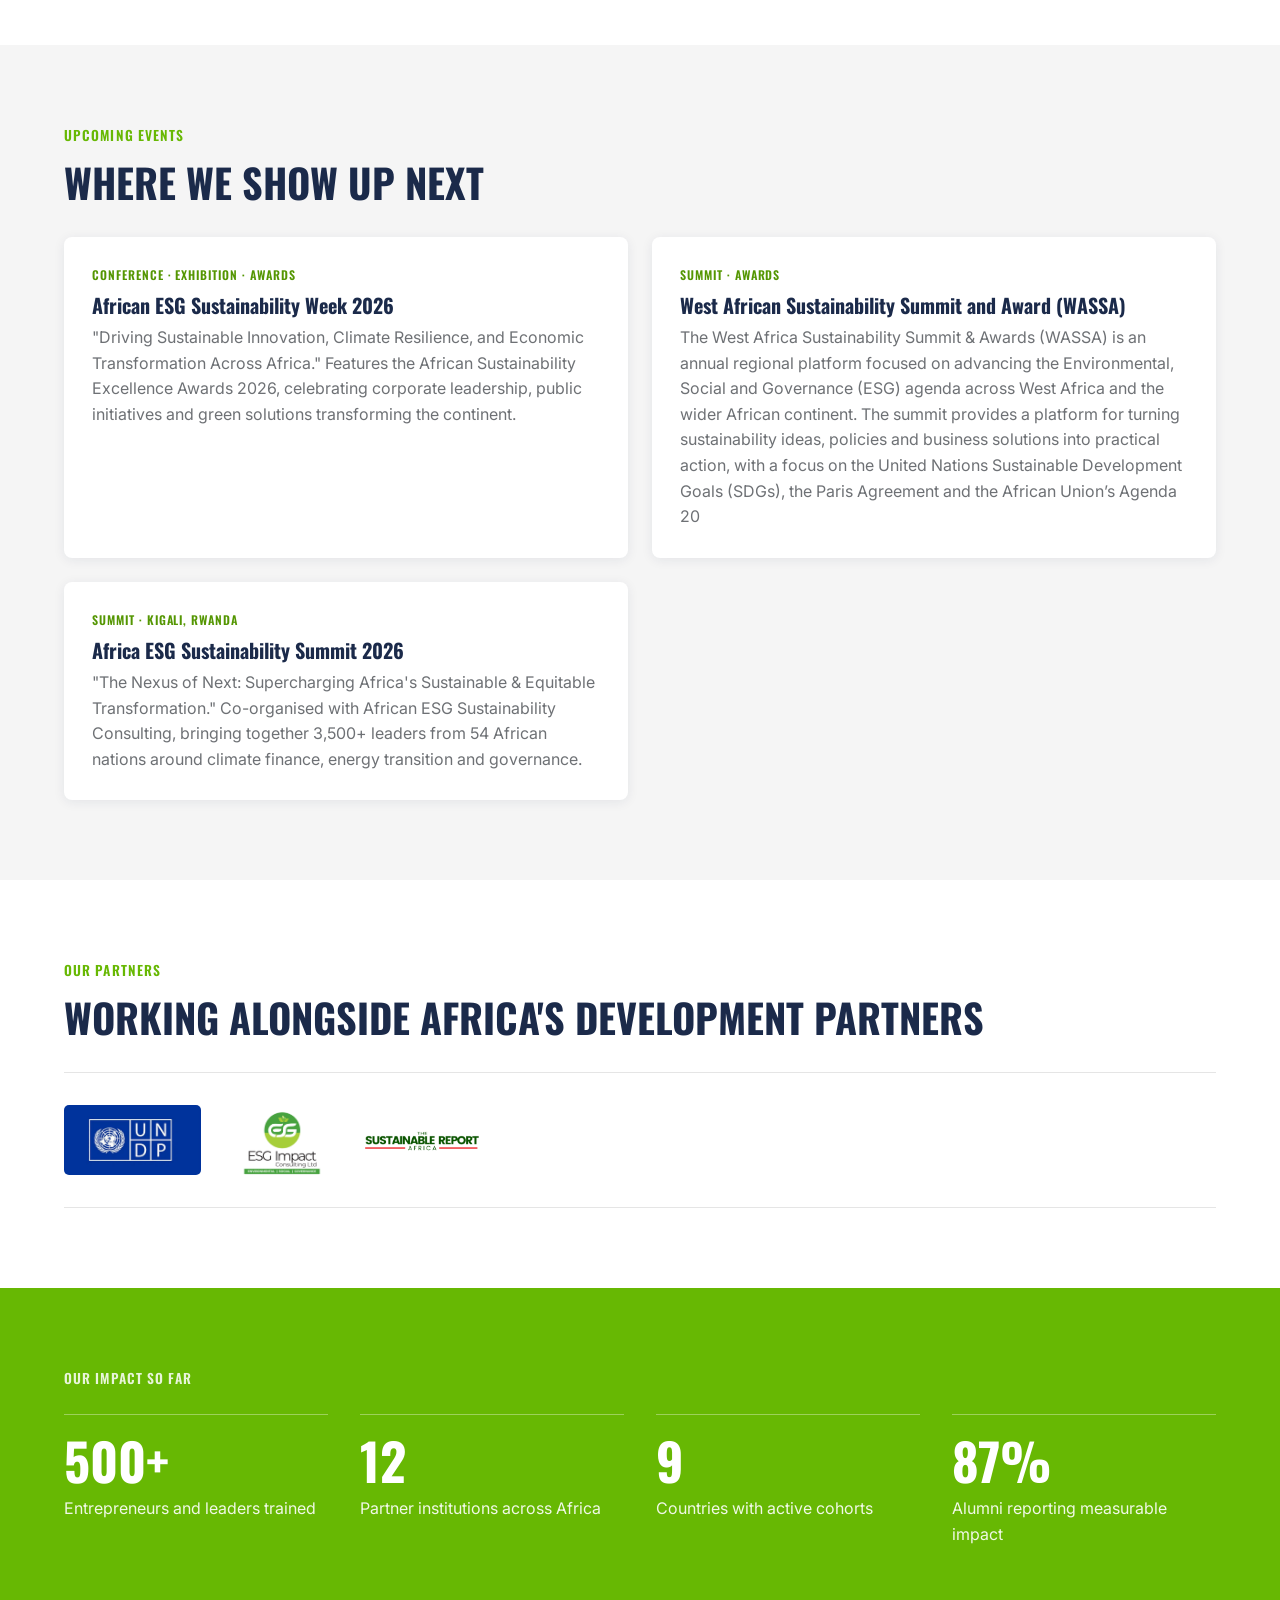
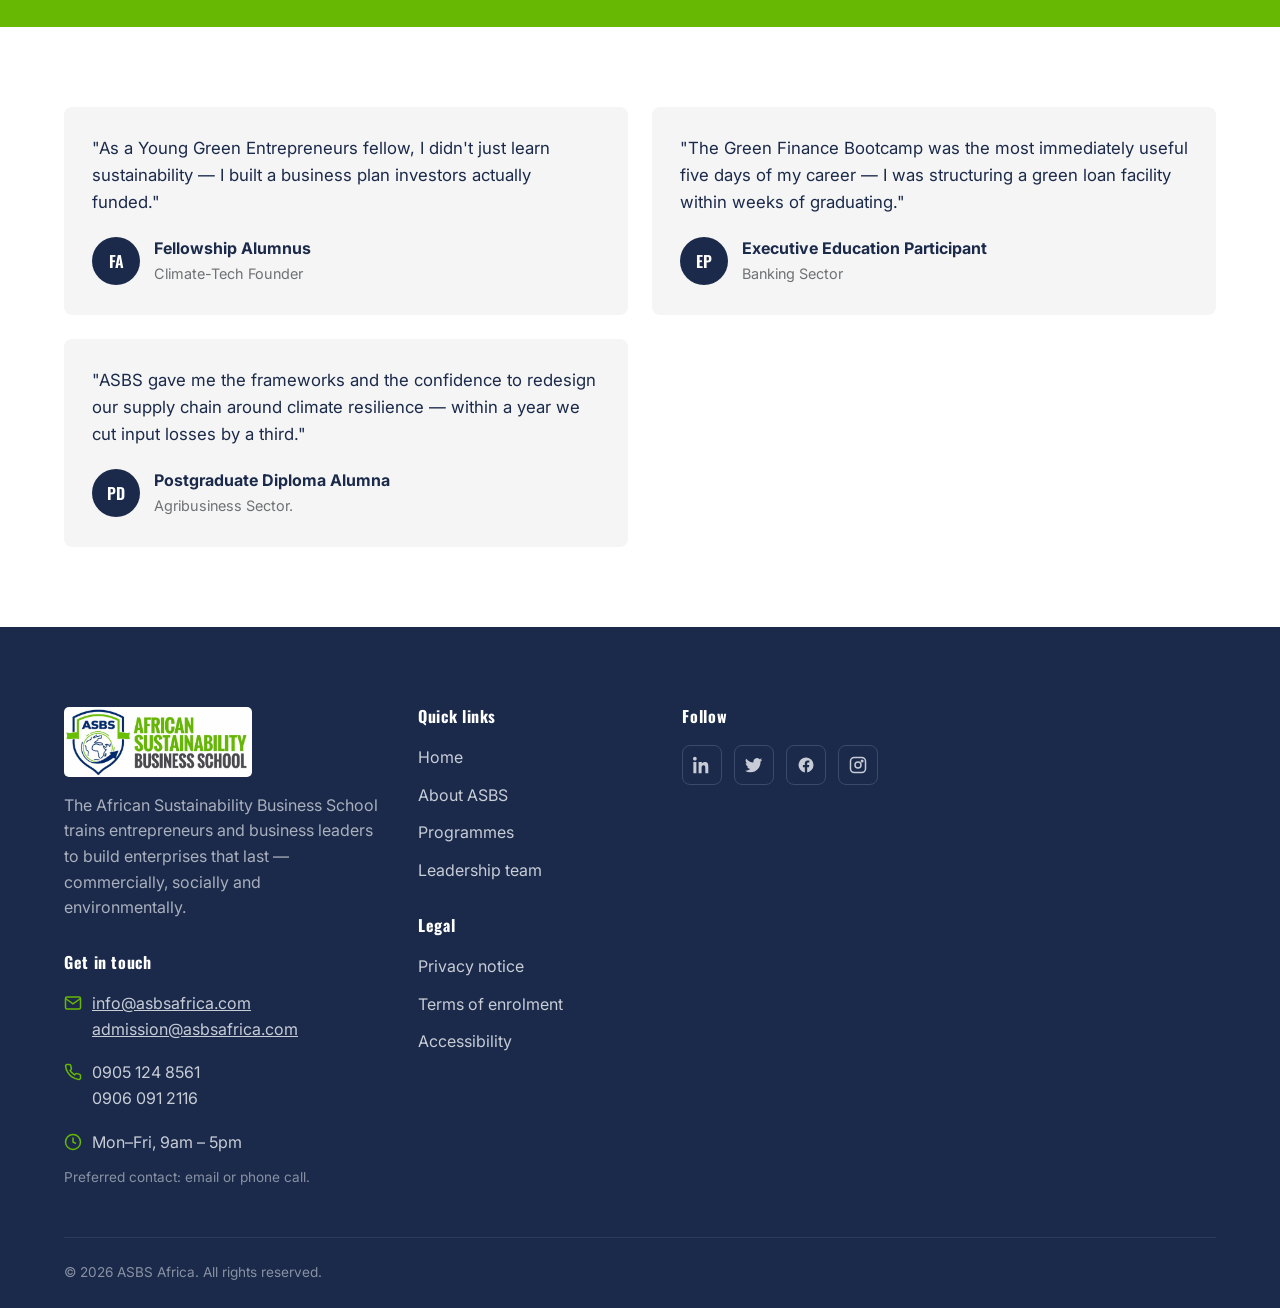
==== commit e639d081: "Update index.html" ====
--- a/index.html
+++ b/index.html
@@ -23,18 +23,18 @@
   <meta property="og:url" content="https://asbsafrica.com/">
 
   <!-- Fallback order: Vercel (live now) tried first, .com (not live yet) tried second. No edit needed once .com goes live. -->
-  <meta property="og:image" content="https://asbs-africa.vercel.app/assets/images/real/brand/brand2.jpg">
-  <meta property="og:image:secure_url" content="https://asbs-africa.vercel.app/assets/images/real/brand/brand2.jpg">
-  <meta property="og:image:width" content="1200">
-  <meta property="og:image:height" content="630">
-  <meta property="og:image:type" content="image/jpeg">
-
   <meta property="og:image" content="https://asbsafrica.com/assets/images/real/brand/brand2.jpg">
   <meta property="og:image:secure_url" content="https://asbsafrica.com/assets/images/real/brand/brand2.jpg">
   <meta property="og:image:width" content="1200">
   <meta property="og:image:height" content="630">
   <meta property="og:image:type" content="image/jpeg">
 
+  <meta property="og:image" content="https://asbsafrica.com/assets/images/real/brand/brand2.jpg">
+  <meta property="og:image:secure_url" content="https://asbsafrica.com/assets/images/real/brand/brand2.jpg">
+  <meta property="og:image:width" content="1200">
+  <meta property="og:image:height" content="630">
+  <meta property="og:image:type" content="image/jpeg">
+
   <meta name="twitter:card" content="summary_large_image">
   <meta name="twitter:title" content="ASBS Africa — African Sustainability Business School">
   <meta name="twitter:description" content="ASBS Africa trains entrepreneurs and business leaders across the continent to build enterprises that last — commercially, socially and environmentally.">
@@ -45,9 +45,24 @@
   <link rel="preconnect" href="https://fonts.gstatic.com" crossorigin>
   <link rel="stylesheet" href="https://fonts.googleapis.com/css2?family=Oswald:wght@500;600;700&family=Inter:wght@400;500;600;700&display=swap">
 
-  <link rel="preload" as="image" href="assets/images/real/hero/hero-homepage.jpg">
+<link rel="preload" as="image" href="assets/images/real/hero/hero-mobile.webp" media="(max-width: 767px)" fetchpriority="high">
+<link rel="preload" as="image" href="assets/images/real/hero/hero-homepage.webp" media="(min-width: 768px)" fetchpriority="high">
   <link rel="preload" href="partials/header.html" as="fetch" crossorigin>
   <link rel="preload" href="partials/footer.html" as="fetch" crossorigin>
+
+<script type="application/ld+json">
+{
+  "@context": "https://schema.org",
+  "@type": "EducationalOrganization",
+  "name": "African Sustainability Business School",
+  "alternateName": "ASBS Africa",
+  "url": "https://asbsafrica.com/",
+  "logo": "https://asbsafrica.com/assets/images/real/brand/asbs-logo.jpg",
+  "email": "info@asbsafrica.com",
+  "telephone": ["09051248561", "09060912116"]
+}
+</script>
+
 </head>
 <body>
 
--- a/assets/css/pages/home.css
+++ b/assets/css/pages/home.css
@@ -8,8 +8,14 @@
   min-height: 640px;
   display: flex;
   align-items: flex-end;
-  background: url('../../images/real/hero/hero-homepage.jpg') center/cover no-repeat;
+  background: url('../../images/real/hero/hero-mobile.webp') center/cover no-repeat;
   color: var(--color-white);
+}
+
+@media (min-width: 768px) {
+  .hero {
+    background-image: url('../../images/real/hero/hero-homepage.webp');
+  }
 }
 
 .hero::before {
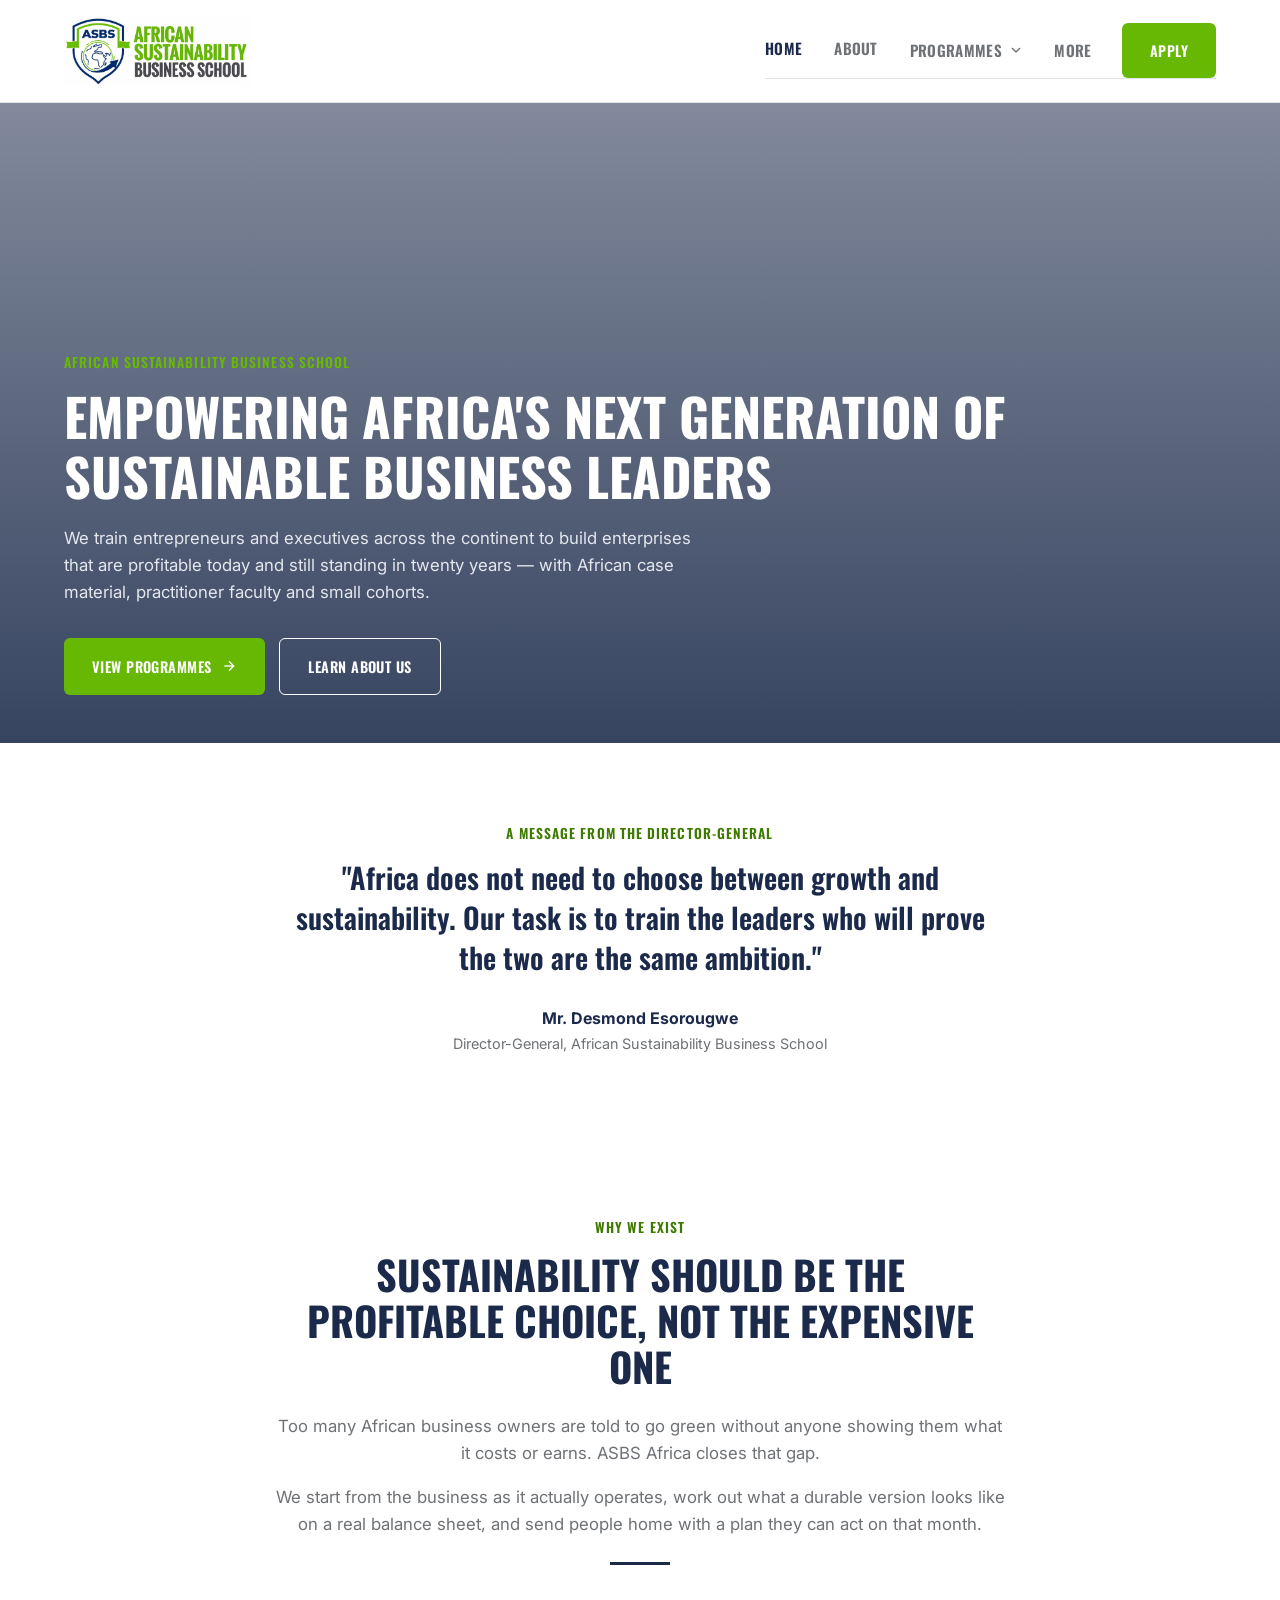
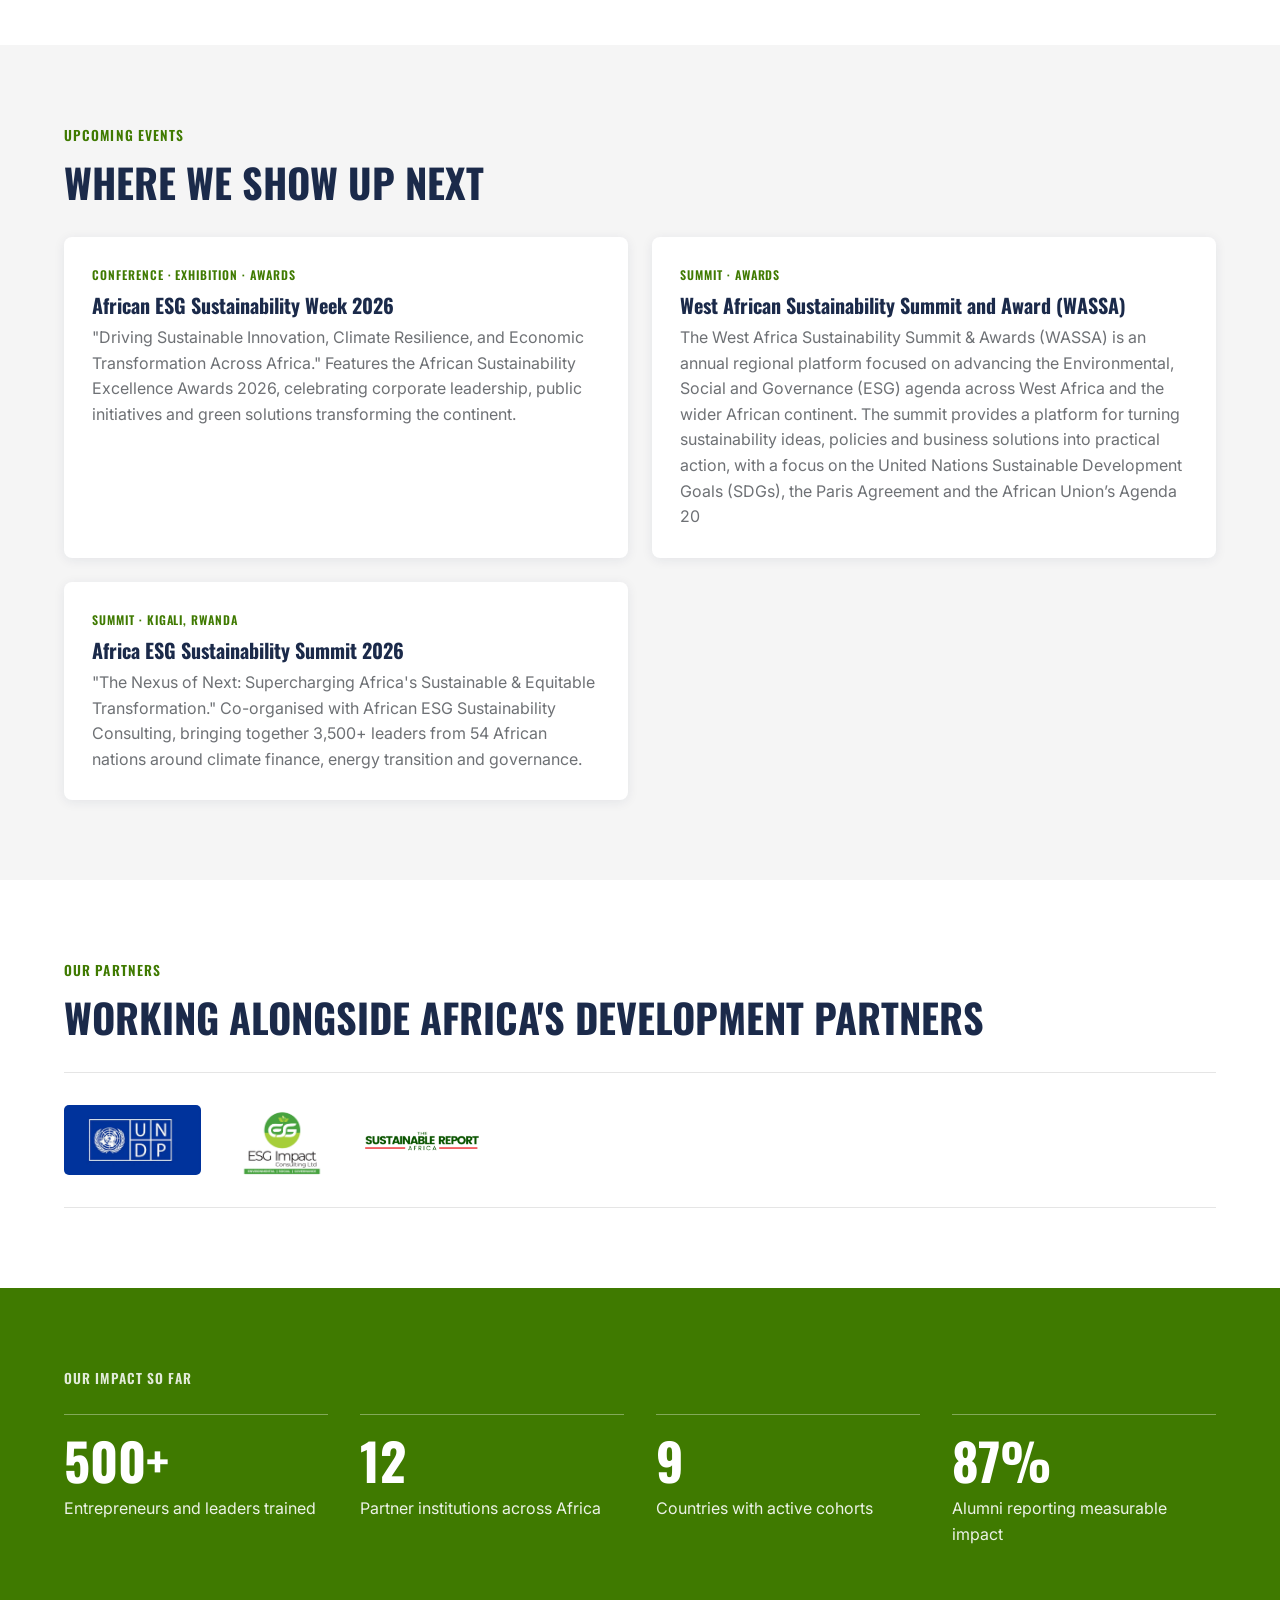
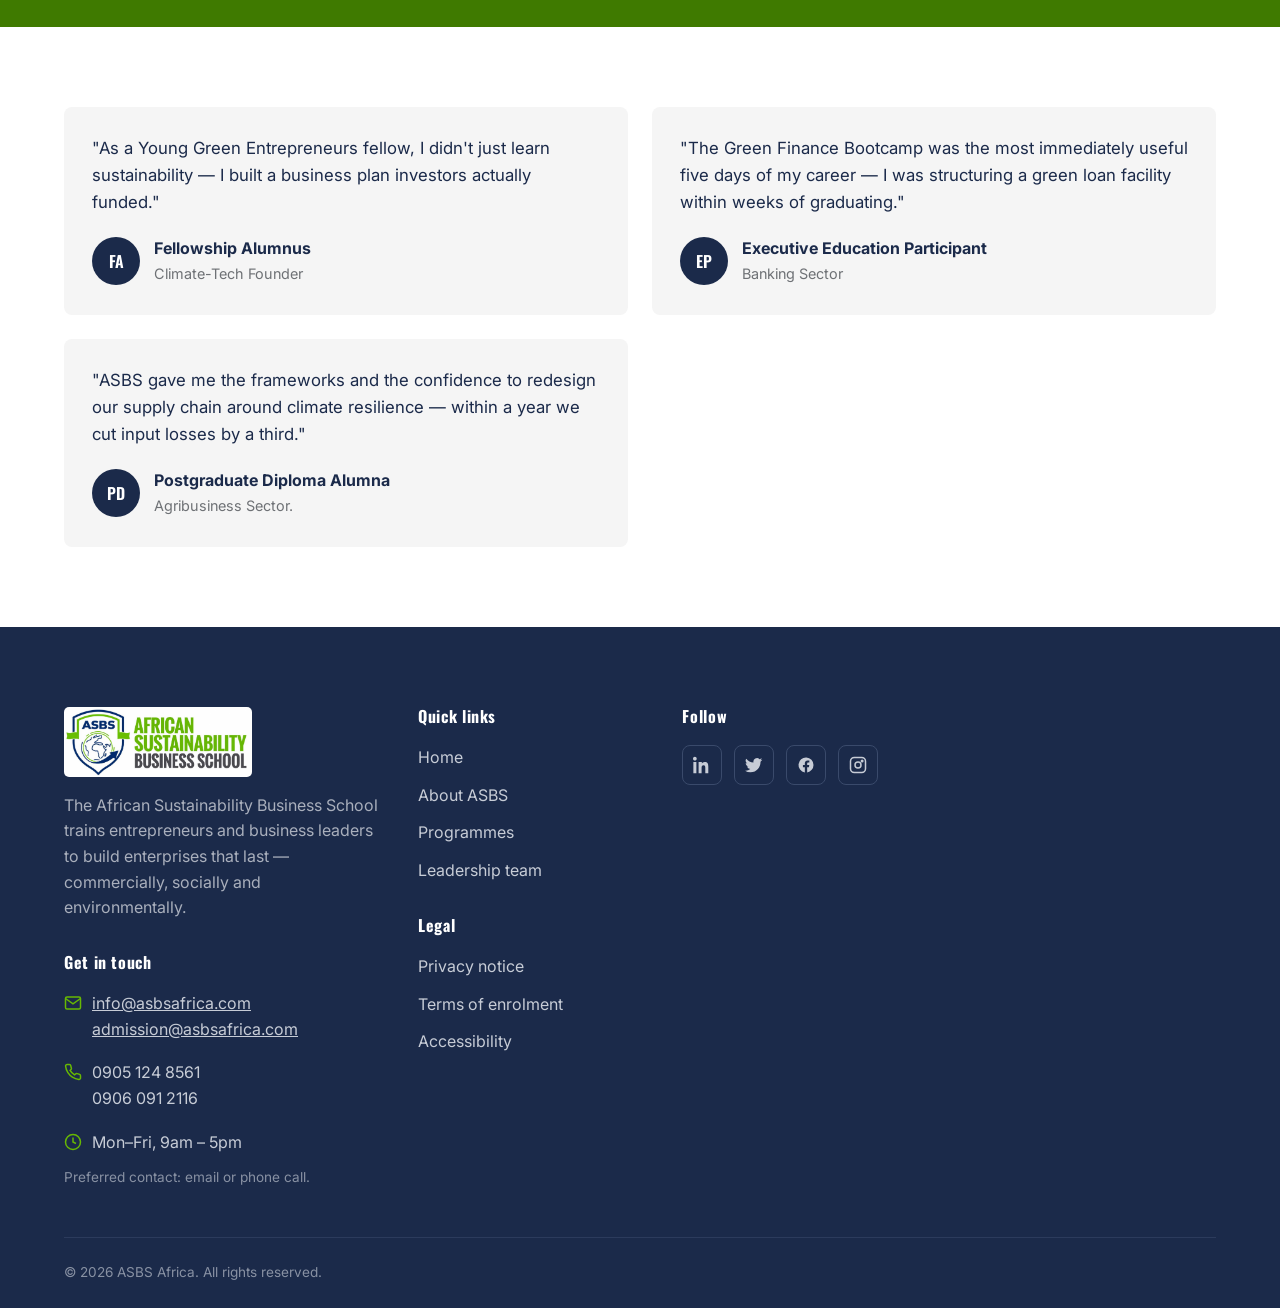
==== commit f317f851: "Update index.html" ====
--- a/index.html
+++ b/index.html
@@ -190,15 +190,15 @@
     <h2>Working Alongside Africa's Development Partners</h2>
     <div class="partners-strip">
       <a class="partners-strip__logo" href="https://www.undp.org/" target="_blank" rel="noopener noreferrer" aria-label="United Nations Development Programme (UNDP)">
-        <img src="assets/images/real/partners/undp-logo.jpg" alt="United Nations Development Programme (UNDP)">
+        <img src="assets/images/real/partners/undp-logo.jpg" alt="United Nations Development Programme (UNDP)" width="240" height="122" loading="lazy" decoding="async">
       </a>
 
       <a class="partners-strip__logo" href="https://www.esg-impact.ng" target="_blank" rel="noopener noreferrer" aria-label="ESG Impact">
-        <img src="assets/images/real/partners/esg.png" alt="ESG Impact">
+        <img src="assets/images/real/partners/esg.png" alt="ESG Impact" width="240" height="122" loading="lazy" decoding="async">
       </a>
 
       <a class="partners-strip__logo" href="PASTE_SUSTAINABLE_REPORT_AFRICA_URL_HERE" target="_blank" rel="noopener noreferrer" aria-label="The Sustainable Report Africa">
-        <img src="assets/images/real/partners/sustainable.png" alt="The Sustainable Report Africa">
+        <img src="assets/images/real/partners/sustainable.png" alt="The Sustainable Report Africa" width="240" height="122" loading="lazy" decoding="async">
       </a>
 
       <!-- Add more partner logos here as they're confirmed -->
--- a/assets/css/base.css
+++ b/assets/css/base.css
@@ -14,6 +14,7 @@
   --color-gray: #6E7175;
   --color-white: #FFFFFF;
   --color-offwhite: #F5F5F5;
+  --color-sage-aa: #3F7A00;
 
   /* Typography */
   --font-heading: 'Oswald', sans-serif;
@@ -106,13 +107,22 @@
   font-weight: 600;
   letter-spacing: 0.08em;
   text-transform: uppercase;
-  color: var(--color-sage);
+  color: var(--color-sage-aa);
   font-size: 0.85rem;
   margin-bottom: 12px;
 }
 
+.bg-navy .eyebrow,
+.hero .eyebrow {
+  color: var(--color-sage);
+}
+
+.bg-sage .eyebrow {
+  color: var(--color-white);
+}
+
 .bg-navy { background: var(--color-navy); color: var(--color-white); }
-.bg-sage { background: var(--color-sage); color: var(--color-white); }
+.bg-sage { background: var(--color-sage-aa); color: var(--color-white); }
 .bg-offwhite { background: var(--color-offwhite); }
 
 .text-center { text-align: center; }
--- a/assets/css/pages/home.css
+++ b/assets/css/pages/home.css
@@ -282,7 +282,7 @@
   font-size: 0.75rem;
   letter-spacing: 0.08em;
   text-transform: uppercase;
-  color: var(--color-sage-dark);
+  color: var(--color-sage-aa);
   margin-bottom: 10px;
 }
 
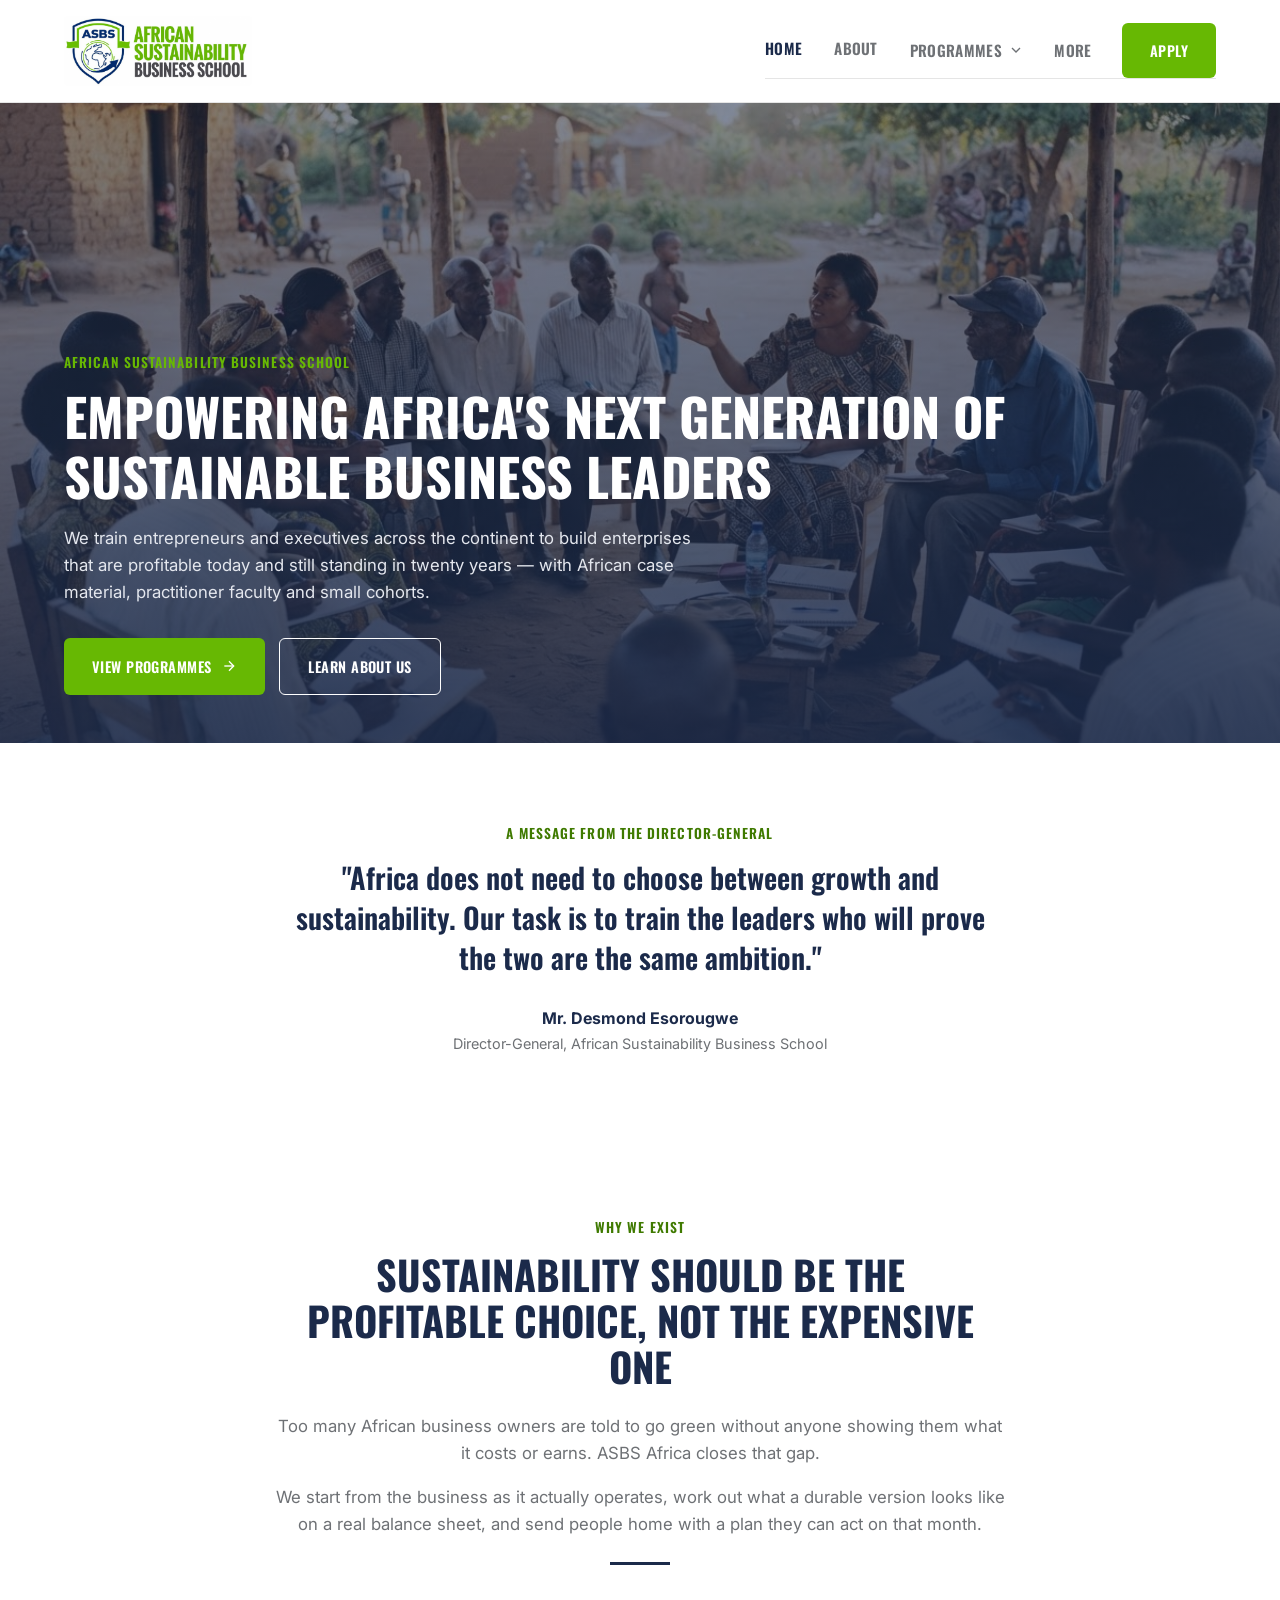
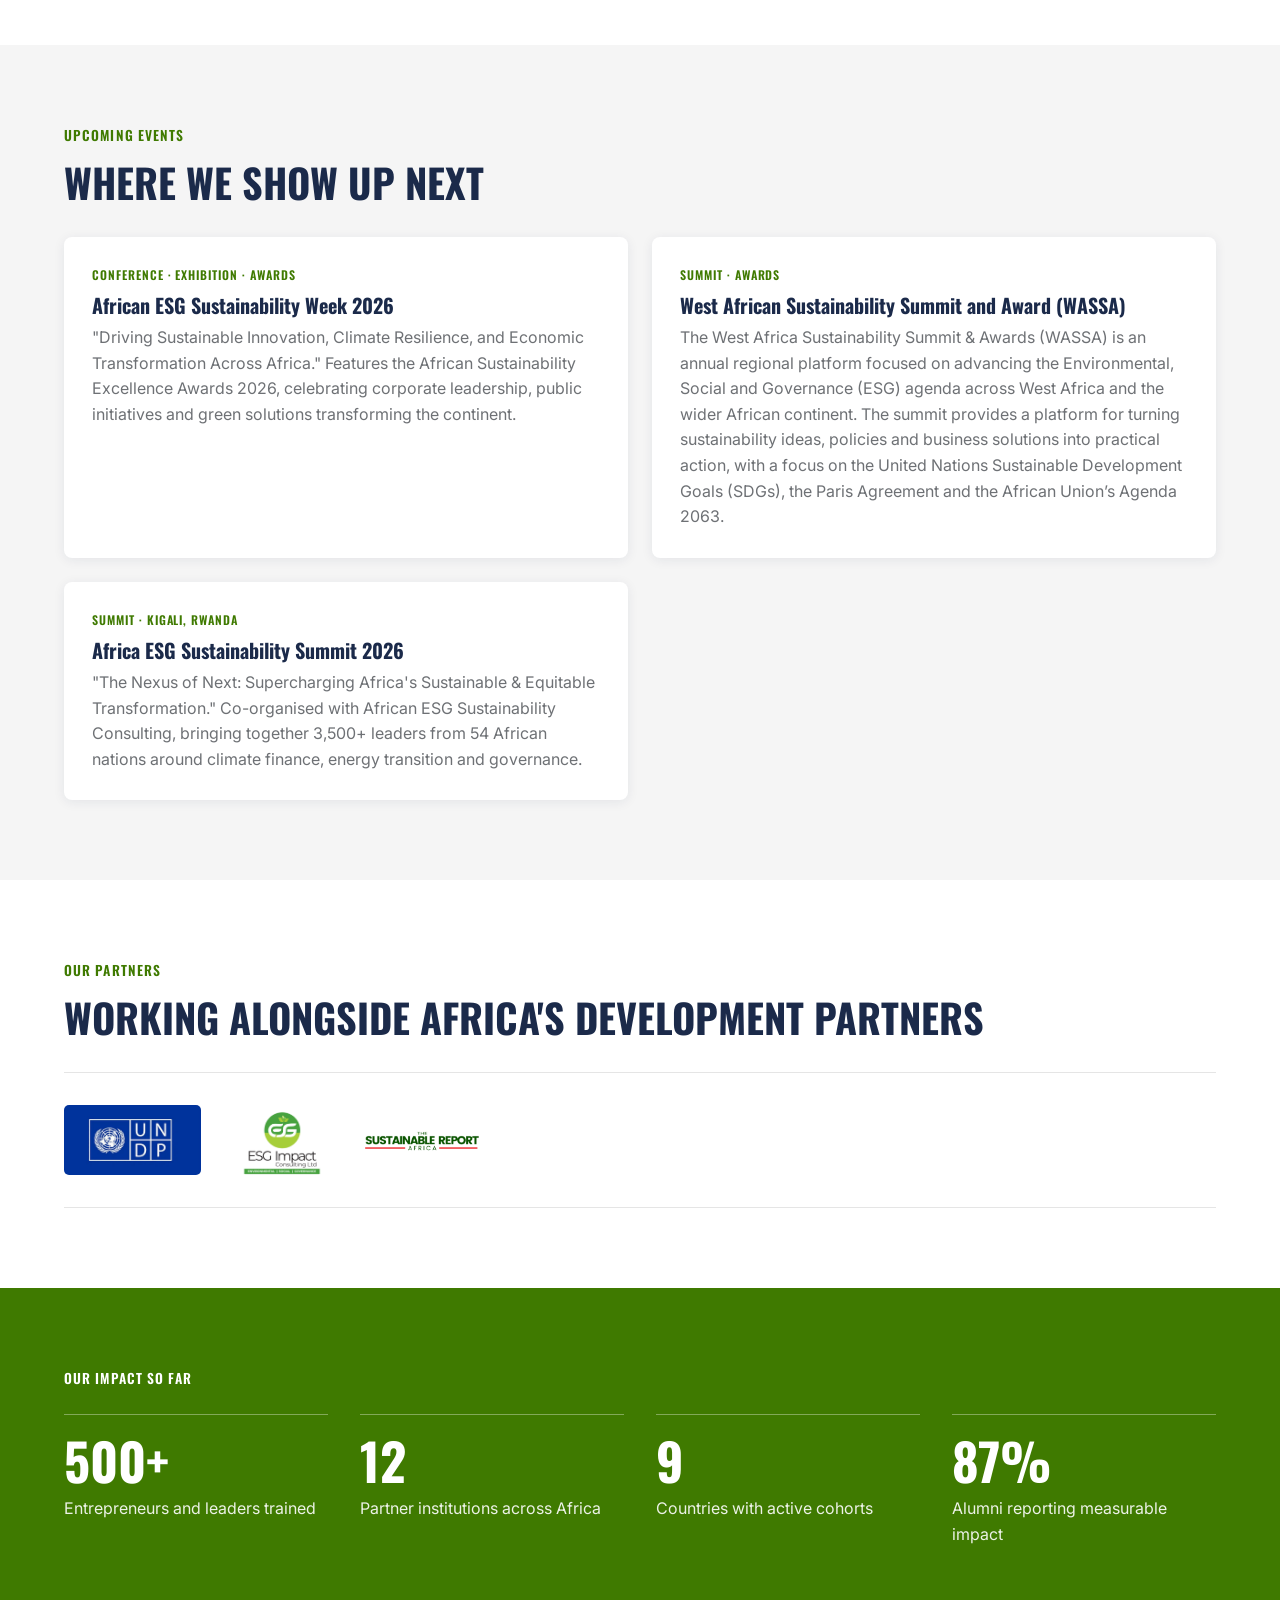
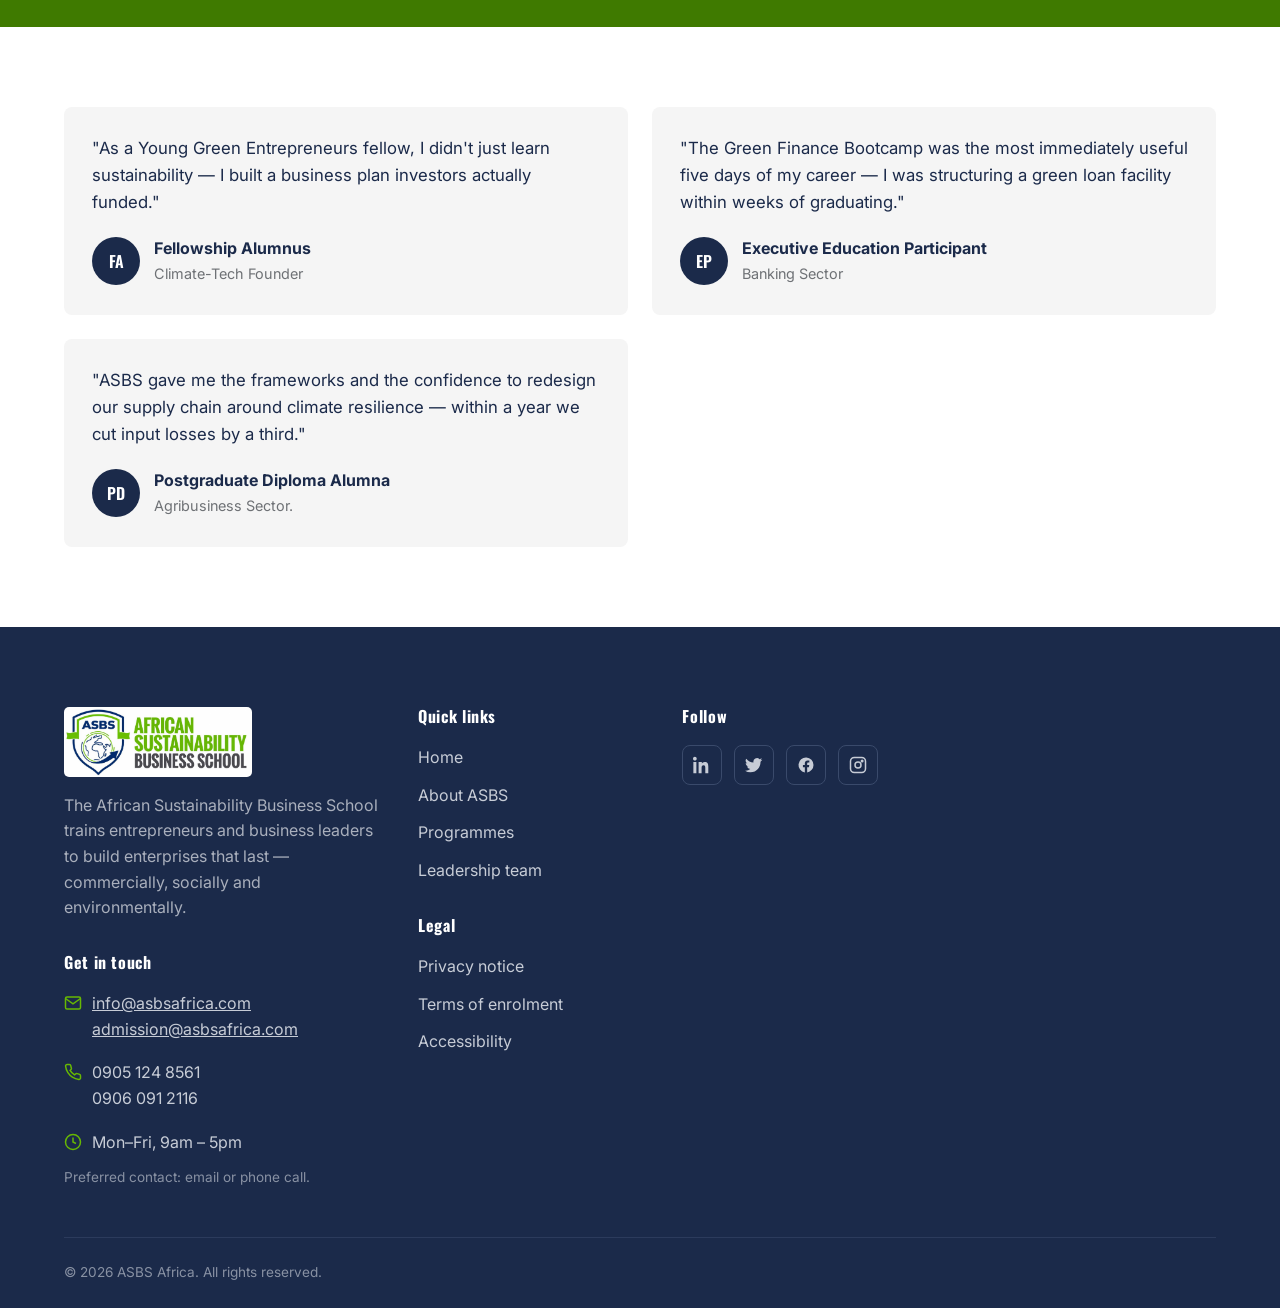
==== commit 0784c246: "Update index.html" ====
--- a/index.html
+++ b/index.html
@@ -10,7 +10,7 @@
   <link rel="stylesheet" href="assets/css/components.css">
   <link rel="stylesheet" href="assets/css/pages/home.css">
 
-<link rel="canonical" href="https://asbsafrica.com/">
+  <link rel="canonical" href="https://asbsafrica.com/">
   <link rel="icon" href="/favicon.ico?v=2" sizes="any">
   <link rel="icon" type="image/png" sizes="32x32" href="/assets/images/real/brand/favicon-32x32.png?v=2">
   <link rel="icon" type="image/png" sizes="16x16" href="/assets/images/real/brand/favicon-16x16.png?v=2">
@@ -22,57 +22,52 @@
   <meta property="og:description" content="ASBS Africa trains entrepreneurs and business leaders across the continent to build enterprises that last — commercially, socially and environmentally.">
   <meta property="og:url" content="https://asbsafrica.com/">
 
-  <!-- Fallback order: Vercel (live now) tried first, .com (not live yet) tried second. No edit needed once .com goes live. -->
   <meta property="og:image" content="https://asbsafrica.com/assets/images/real/brand/brand2.jpg">
   <meta property="og:image:secure_url" content="https://asbsafrica.com/assets/images/real/brand/brand2.jpg">
   <meta property="og:image:width" content="1200">
   <meta property="og:image:height" content="630">
   <meta property="og:image:type" content="image/jpeg">
 
-  <meta property="og:image" content="https://asbsafrica.com/assets/images/real/brand/brand2.jpg">
-  <meta property="og:image:secure_url" content="https://asbsafrica.com/assets/images/real/brand/brand2.jpg">
-  <meta property="og:image:width" content="1200">
-  <meta property="og:image:height" content="630">
-  <meta property="og:image:type" content="image/jpeg">
-
   <meta name="twitter:card" content="summary_large_image">
   <meta name="twitter:title" content="ASBS Africa — African Sustainability Business School">
   <meta name="twitter:description" content="ASBS Africa trains entrepreneurs and business leaders across the continent to build enterprises that last — commercially, socially and environmentally.">
-  <!-- MANUAL SWAP NEEDED when .com goes live: Twitter card spec has no fallback -->
   <meta name="twitter:image" content="https://asbsafrica.com/assets/images/real/brand/brand2.jpg">
 
   <link rel="preconnect" href="https://fonts.googleapis.com">
   <link rel="preconnect" href="https://fonts.gstatic.com" crossorigin>
-  <link rel="stylesheet" href="https://fonts.googleapis.com/css2?family=Oswald:wght@500;600;700&family=Inter:wght@400;500;600;700&display=swap">
-
-<link rel="preload" as="image" href="assets/images/real/hero/hero-mobile.webp" media="(max-width: 767px)" fetchpriority="high">
-<link rel="preload" as="image" href="assets/images/real/hero/hero-homepage.webp" media="(min-width: 768px)" fetchpriority="high">
+  <link rel="stylesheet" href="https://fonts.googleapis.com/css2?family=Oswald:wght@500;600;700&family=Inter:wght@400;500;600;700&display=swap" media="print" onload="this.media='all'">
+  <noscript><link rel="stylesheet" href="https://fonts.googleapis.com/css2?family=Oswald:wght@500;600;700&family=Inter:wght@400;500;600;700&display=swap"></noscript>
+
+  <link rel="preload" as="image" href="assets/images/real/hero/hero-mobile.webp" media="(max-width: 767px)" fetchpriority="high">
+  <link rel="preload" as="image" href="assets/images/real/hero/hero-homepage.webp" media="(min-width: 768px)" fetchpriority="high">
   <link rel="preload" href="partials/header.html" as="fetch" crossorigin>
   <link rel="preload" href="partials/footer.html" as="fetch" crossorigin>
 
-<script type="application/ld+json">
-{
-  "@context": "https://schema.org",
-  "@type": "EducationalOrganization",
-  "name": "African Sustainability Business School",
-  "alternateName": "ASBS Africa",
-  "url": "https://asbsafrica.com/",
-  "logo": "https://asbsafrica.com/assets/images/real/brand/asbs-logo.jpg",
-  "email": "info@asbsafrica.com",
-  "telephone": ["09051248561", "09060912116"]
-}
-</script>
+  <script type="application/ld+json">
+  {
+    "@context": "https://schema.org",
+    "@type": "EducationalOrganization",
+    "name": "African Sustainability Business School",
+    "alternateName": "ASBS Africa",
+    "url": "https://asbsafrica.com/",
+    "logo": "https://asbsafrica.com/assets/images/real/brand/asbs-logo.jpg",
+    "email": "info@asbsafrica.com",
+    "telephone": ["09051248561", "09060912116"]
+  }
+  </script>
 
 </head>
 <body>
 
   <!-- Shared header, injected by main.js -->
   <div id="site-header"></div>
+
+  <main id="main">
 
   <!-- Hero -->
   <section class="hero">
     <div class="hero__inner">
-      <span class="eyebrow" style="color:var(--color-sage);">African Sustainability Business School</span>
+      <span class="eyebrow">African Sustainability Business School</span>
       <h1>Empowering Africa's Next Generation of Sustainable Business Leaders</h1>
       <p>We train entrepreneurs and executives across the continent to build enterprises that are profitable today and still standing in twenty years — with African case material, practitioner faculty and small cohorts.</p>
       <div class="hero__actions">
@@ -164,13 +159,7 @@
           <span class="event-card__tag">Summit · Awards</span>
           <h3>West African Sustainability Summit and Award (WASSA)</h3>
         <!--  <p class="event-card__meta">2026 · Dates to be confirmed</p> -->
-          <p> The West Africa Sustainability
-Summit & Awards (WASSA) is an annual regional platform focused on advancing the
-Environmental, Social and Governance (ESG) agenda across West Africa and the wider
-African continent. The summit provides a platform for turning sustainability ideas,
-policies and business solutions into practical action, with a focus on the United Nations
-Sustainable Development Goals (SDGs), the Paris Agreement and the African Union’s
-Agenda 20</p>
+          <p>The West Africa Sustainability Summit &amp; Awards (WASSA) is an annual regional platform focused on advancing the Environmental, Social and Governance (ESG) agenda across West Africa and the wider African continent. The summit provides a platform for turning sustainability ideas, policies and business solutions into practical action, with a focus on the United Nations Sustainable Development Goals (SDGs), the Paris Agreement and the African Union’s Agenda 2063.</p>
         </div>
 
         <div class="event-card">
@@ -190,15 +179,15 @@
     <h2>Working Alongside Africa's Development Partners</h2>
     <div class="partners-strip">
       <a class="partners-strip__logo" href="https://www.undp.org/" target="_blank" rel="noopener noreferrer" aria-label="United Nations Development Programme (UNDP)">
-        <img src="assets/images/real/partners/undp-logo.jpg" alt="United Nations Development Programme (UNDP)" width="240" height="122" loading="lazy" decoding="async">
+        <img src="assets/images/real/partners/undp-logo.jpg" alt="United Nations Development Programme (UNDP)" width="588" height="300" loading="lazy" decoding="async">
       </a>
 
       <a class="partners-strip__logo" href="https://www.esg-impact.ng" target="_blank" rel="noopener noreferrer" aria-label="ESG Impact">
-        <img src="assets/images/real/partners/esg.png" alt="ESG Impact" width="240" height="122" loading="lazy" decoding="async">
+        <img src="assets/images/real/partners/esg.png" alt="ESG Impact" width="720" height="619" loading="lazy" decoding="async">
       </a>
 
       <a class="partners-strip__logo" href="PASTE_SUSTAINABLE_REPORT_AFRICA_URL_HERE" target="_blank" rel="noopener noreferrer" aria-label="The Sustainable Report Africa">
-        <img src="assets/images/real/partners/sustainable.png" alt="The Sustainable Report Africa" width="240" height="122" loading="lazy" decoding="async">
+        <img src="assets/images/real/partners/sustainable.png" alt="The Sustainable Report Africa" width="708" height="425" loading="lazy" decoding="async">
       </a>
 
       <!-- Add more partner logos here as they're confirmed -->
@@ -209,7 +198,7 @@
   <!-- Impact stats -->
   <section class="section bg-sage">
     <div class="container">
-      <span class="eyebrow" style="color:rgba(255,255,255,0.85);">Our Impact So Far</span>
+      <span class="eyebrow">Our Impact So Far</span>
       <div class="stats-grid" style="margin-top:24px;">
         <div class="stat">
           <div class="stat__number">500+</div>
@@ -277,10 +266,12 @@
     </div>
   </section>
 
+  </main>
+
   <!-- Shared footer, injected by main.js -->
   <div id="site-footer"></div>
 
-  <script src="assets/js/main.js"></script>
-  <script src="assets/js/pages/home.js"></script>
+  <script src="assets/js/main.js" defer></script>
+  <script src="assets/js/pages/home.js" defer></script>
 </body>
-</html>
+</html>
--- a/assets/css/pages/home.css
+++ b/assets/css/pages/home.css
@@ -8,7 +8,7 @@
   min-height: 640px;
   display: flex;
   align-items: flex-end;
-  background: url('../../images/real/hero/hero-mobile.webp') center/cover no-repeat;
+  background: url('../../images/real/hero/hero-homepage.webp') center/cover no-repeat;
   color: var(--color-white);
 }
 
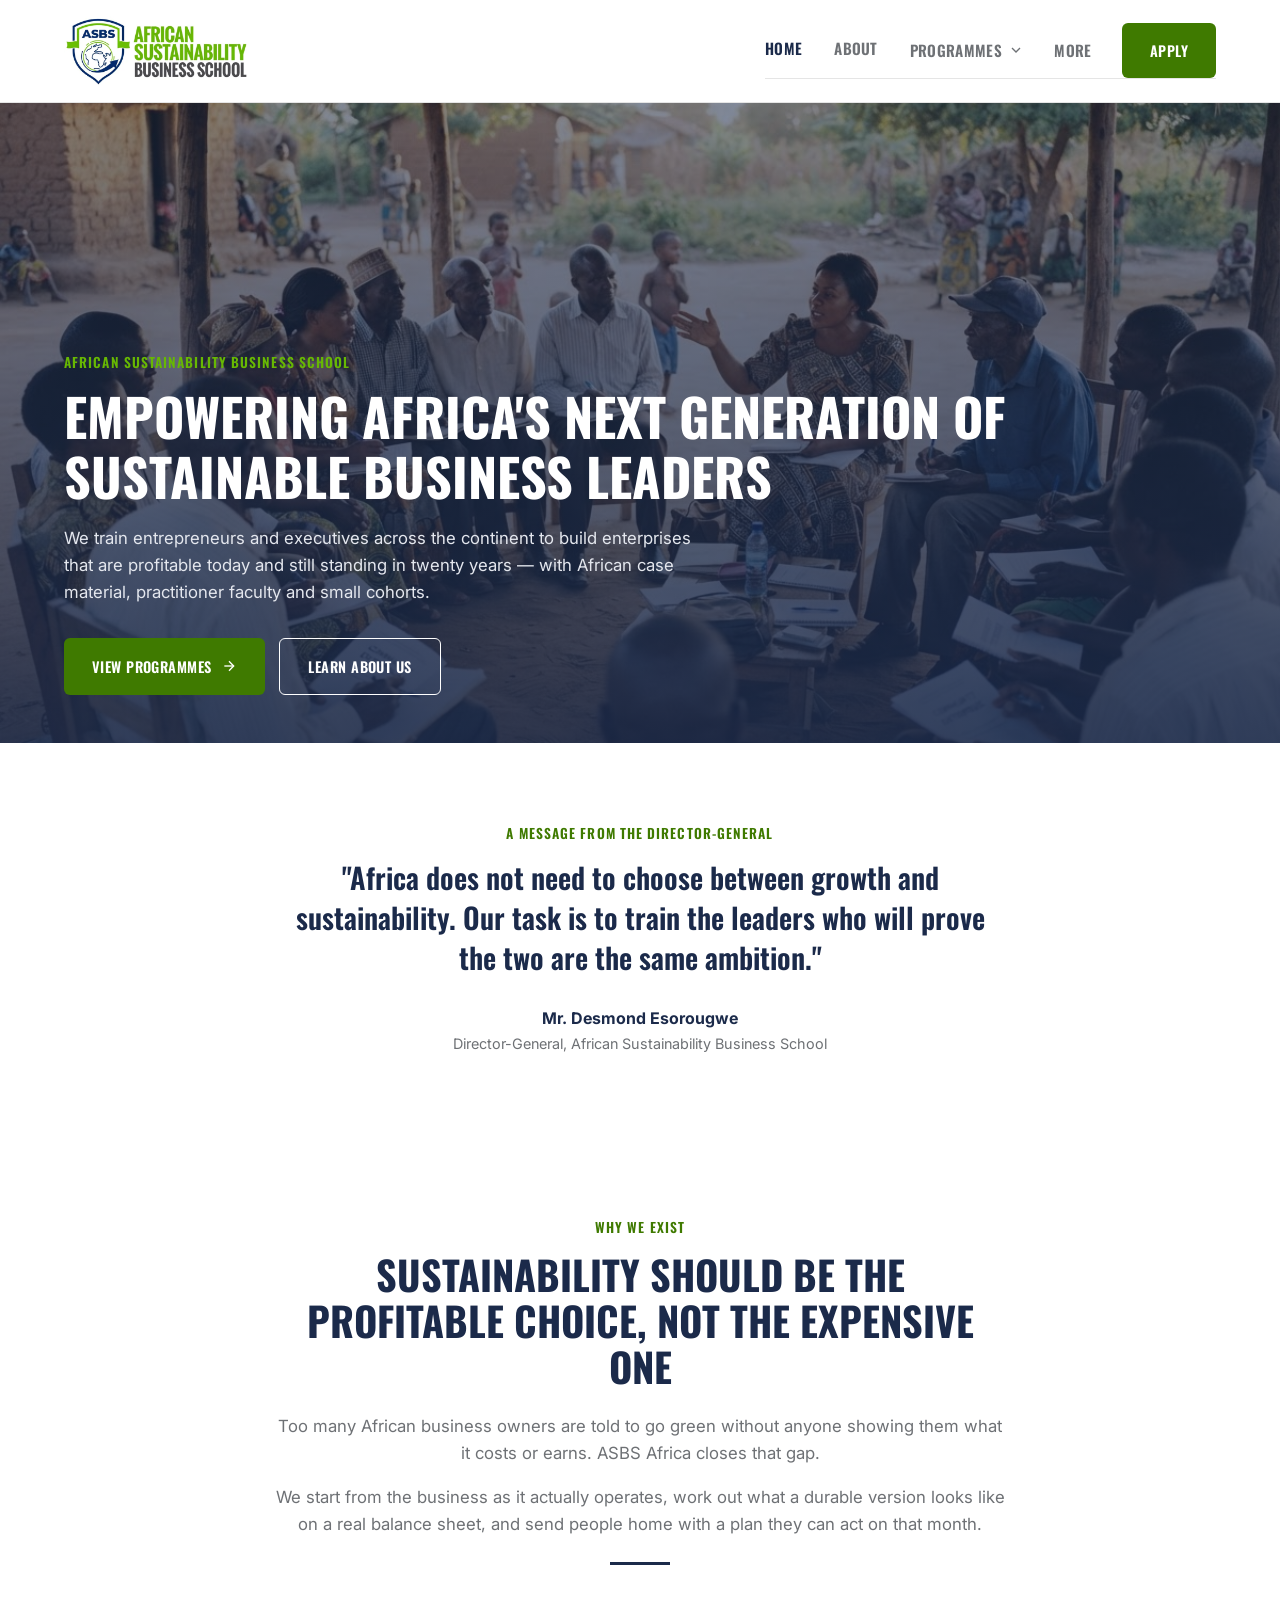
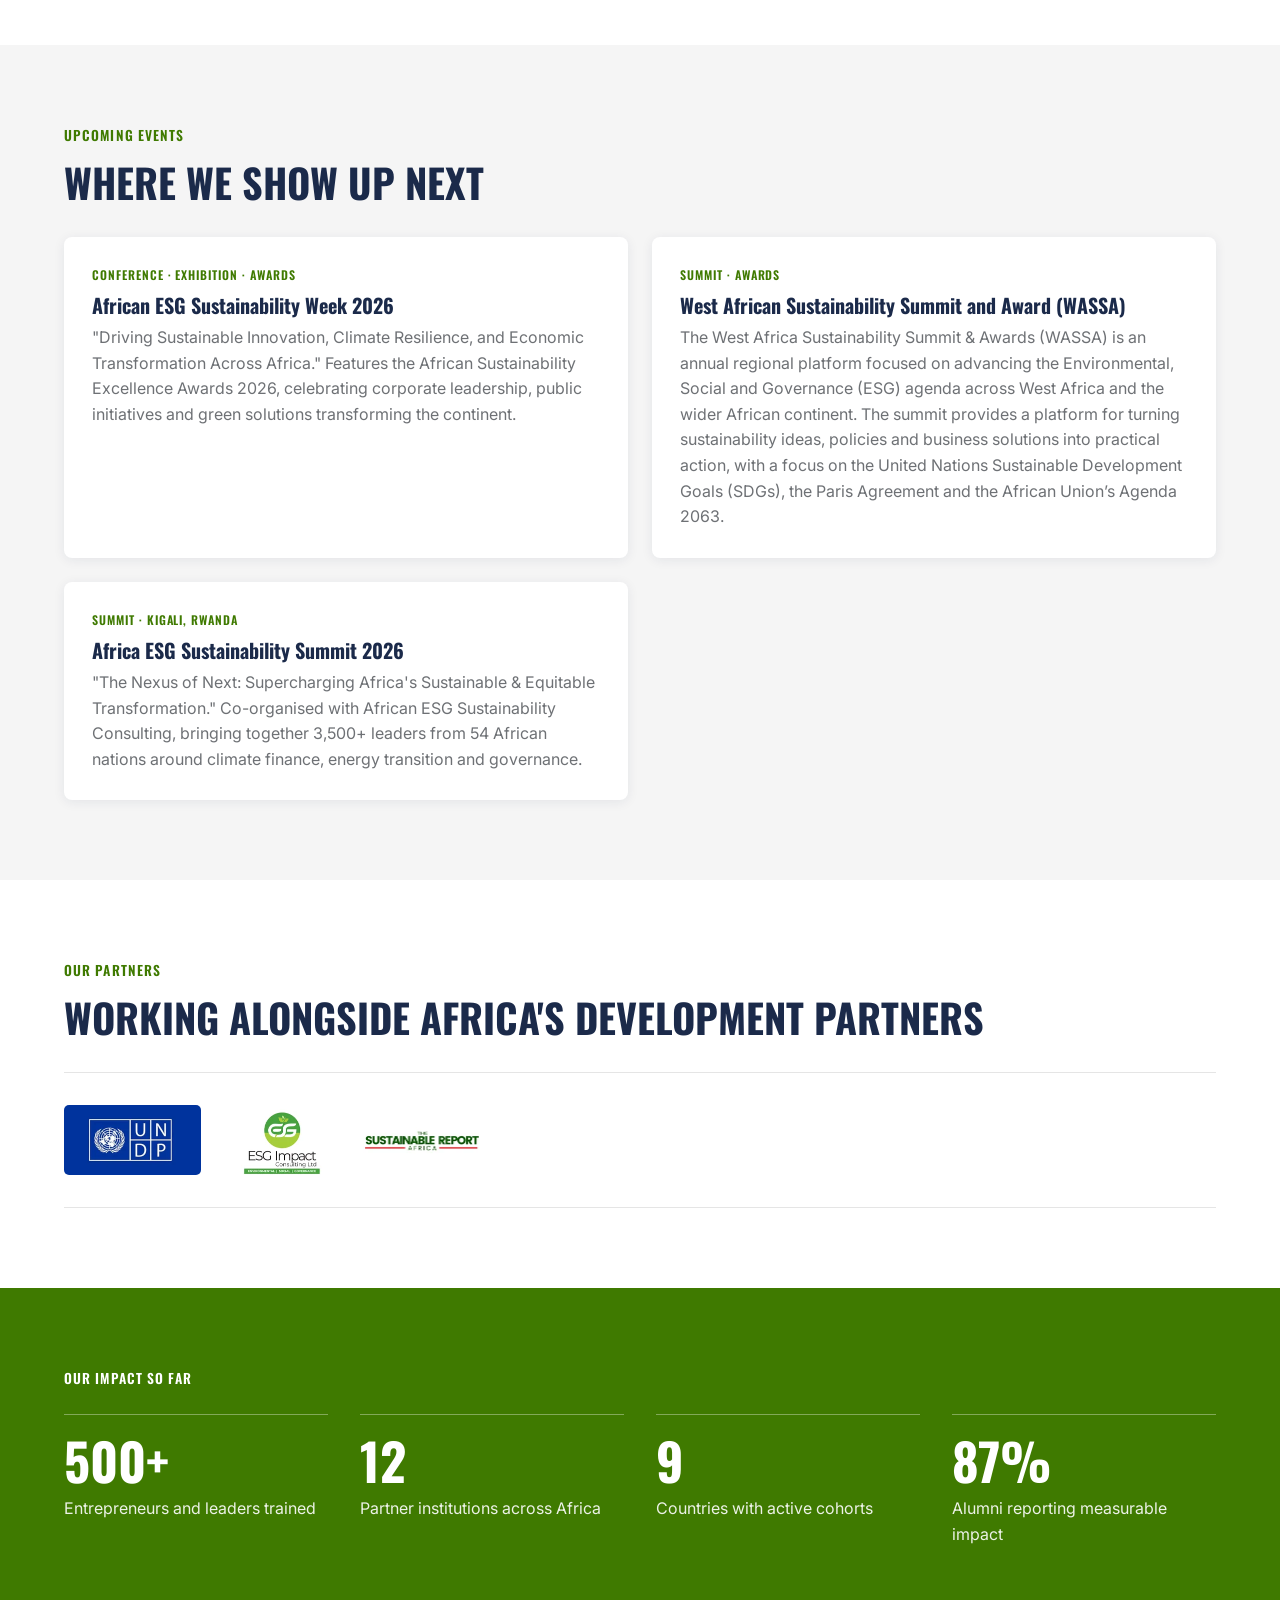
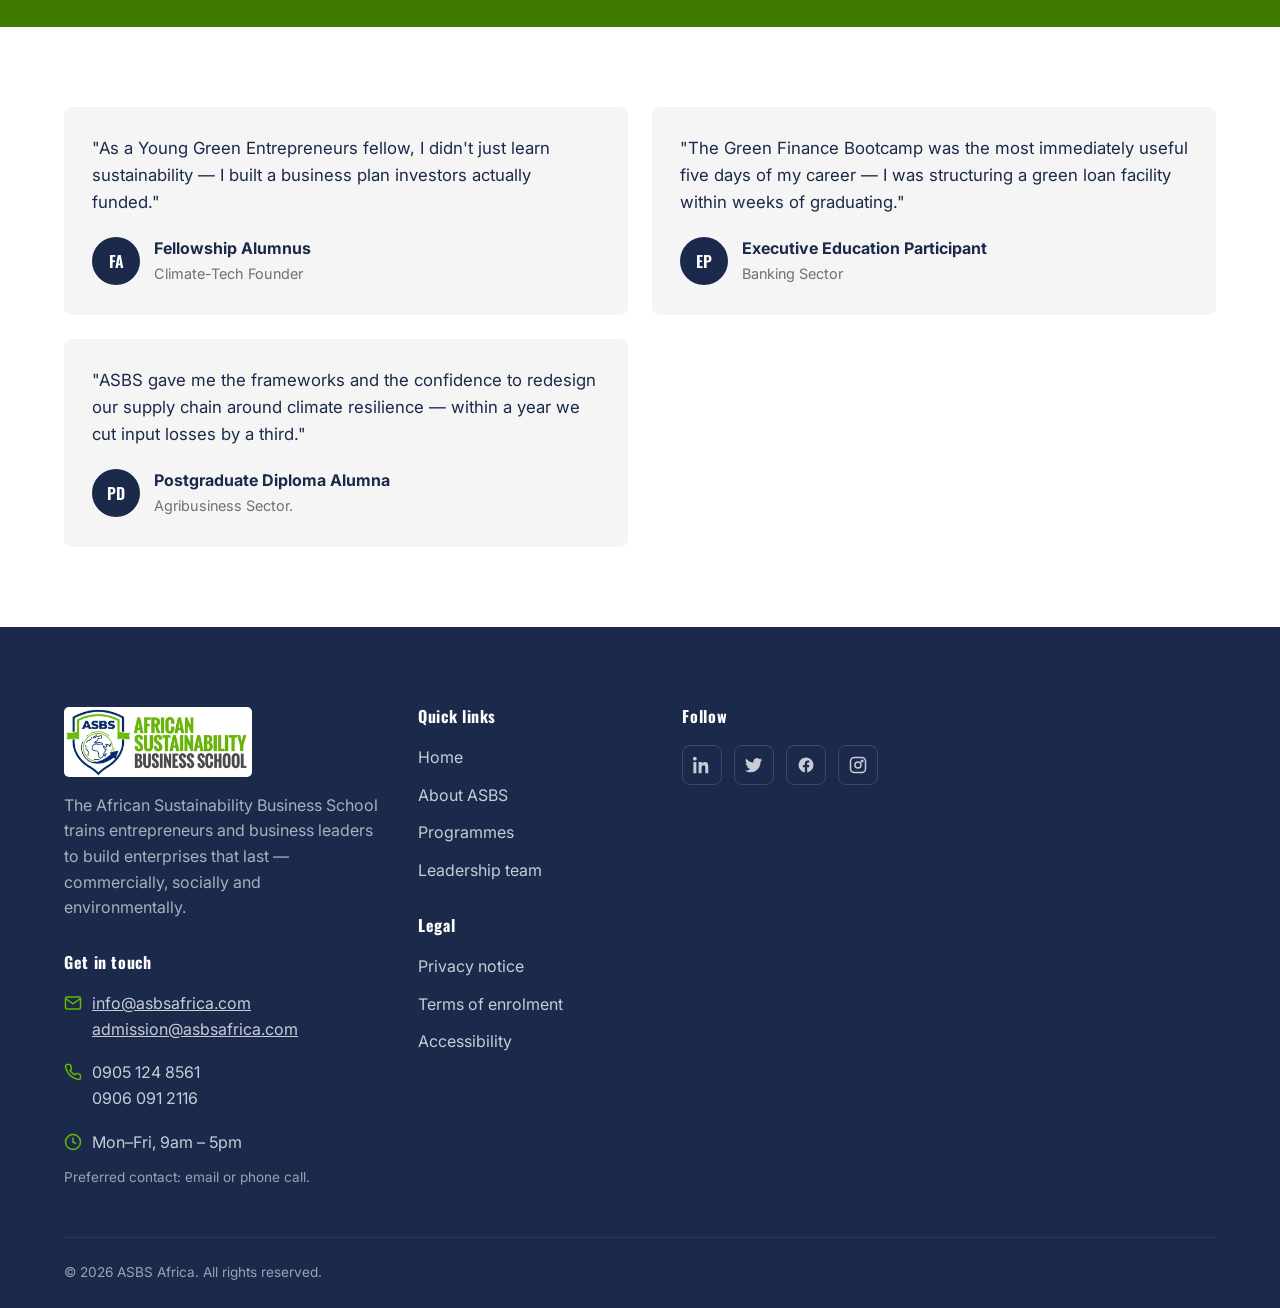
==== commit de04f94e: "Update index.html" ====
--- a/index.html
+++ b/index.html
@@ -179,15 +179,15 @@
     <h2>Working Alongside Africa's Development Partners</h2>
     <div class="partners-strip">
       <a class="partners-strip__logo" href="https://www.undp.org/" target="_blank" rel="noopener noreferrer" aria-label="United Nations Development Programme (UNDP)">
-        <img src="assets/images/real/partners/undp-logo.jpg" alt="United Nations Development Programme (UNDP)" width="588" height="300" loading="lazy" decoding="async">
+        <img src="assets/images/real/partners/undp-logo.webp" alt="United Nations Development Programme (UNDP)" width="588" height="300" loading="lazy" decoding="async">
       </a>
 
       <a class="partners-strip__logo" href="https://www.esg-impact.ng" target="_blank" rel="noopener noreferrer" aria-label="ESG Impact">
-        <img src="assets/images/real/partners/esg.png" alt="ESG Impact" width="720" height="619" loading="lazy" decoding="async">
+        <img src="assets/images/real/partners/esg.webp" alt="ESG Impact" width="720" height="619" loading="lazy" decoding="async">
       </a>
 
       <a class="partners-strip__logo" href="PASTE_SUSTAINABLE_REPORT_AFRICA_URL_HERE" target="_blank" rel="noopener noreferrer" aria-label="The Sustainable Report Africa">
-        <img src="assets/images/real/partners/sustainable.png" alt="The Sustainable Report Africa" width="708" height="425" loading="lazy" decoding="async">
+        <img src="assets/images/real/partners/sustainable.webp" alt="The Sustainable Report Africa" width="708" height="425" loading="lazy" decoding="async">
       </a>
 
       <!-- Add more partner logos here as they're confirmed -->
--- a/assets/css/base.css
+++ b/assets/css/base.css
@@ -11,10 +11,11 @@
   --color-navy-dark: #121d33;
   --color-sage: #67B803;
   --color-sage-dark: #549602;
+  --color-sage-aa: #3F7A00;        /* accessible green: use for text on white and buttons with white text */
+  --color-sage-aa-dark: #336600;
   --color-gray: #6E7175;
   --color-white: #FFFFFF;
   --color-offwhite: #F5F5F5;
-  --color-sage-aa: #3F7A00;
 
   /* Typography */
   --font-heading: 'Oswald', sans-serif;
@@ -112,6 +113,7 @@
   margin-bottom: 12px;
 }
 
+/* Bright green is fine on navy; white on the green band */
 .bg-navy .eyebrow,
 .hero .eyebrow {
   color: var(--color-sage);
--- a/assets/css/components.css
+++ b/assets/css/components.css
@@ -8,7 +8,7 @@
   position: sticky;
   top: 0;
   z-index: 100;
-  min-height: 96px;
+  min-height: 103px; /* 70px logo + 32px padding + 1px border; prevents layout shift */
   pointer-events: none; /* wrapper stays in place when the header slides away */
 }
 
@@ -285,12 +285,12 @@
 }
 
 .btn-primary {
-  background: var(--color-sage);
+  background: var(--color-sage-aa);
   color: var(--color-white);
 }
 
 .btn-primary:hover {
-  background: var(--color-sage-dark);
+  background: var(--color-sage-aa-dark);
 }
 
 .btn-secondary {
@@ -366,7 +366,7 @@
   font-size: 0.75rem;
   letter-spacing: 0.08em;
   text-transform: uppercase;
-  color: var(--color-sage-dark);
+  color: var(--color-sage-aa);
   margin-bottom: 8px;
 }
 
@@ -395,7 +395,7 @@
   .site-footer { padding-top: var(--section-padding-desktop); }
 }
 
-.site-footer h4 {
+.site-footer h3 {
   color: var(--color-white);
   font-size: 1rem;
   letter-spacing: 0.04em;
@@ -463,7 +463,7 @@
 }
 
 .newsletter-form input::placeholder {
-  color: #8891A3;
+  color: #9AA2B3;
 }
 
 .social-links {
@@ -491,5 +491,5 @@
   margin-top: 48px;
   padding-top: 24px;
   font-size: 0.85rem;
-  color: #8891A3;
+  color: #9AA2B3;
 }
--- a/assets/css/pages/home.css
+++ b/assets/css/pages/home.css
@@ -8,7 +8,7 @@
   min-height: 640px;
   display: flex;
   align-items: flex-end;
-  background: url('../../images/real/hero/hero-homepage.webp') center/cover no-repeat;
+  background: url('../../images/real/hero/hero-mobile.webp') center/cover no-repeat;
   color: var(--color-white);
 }
 
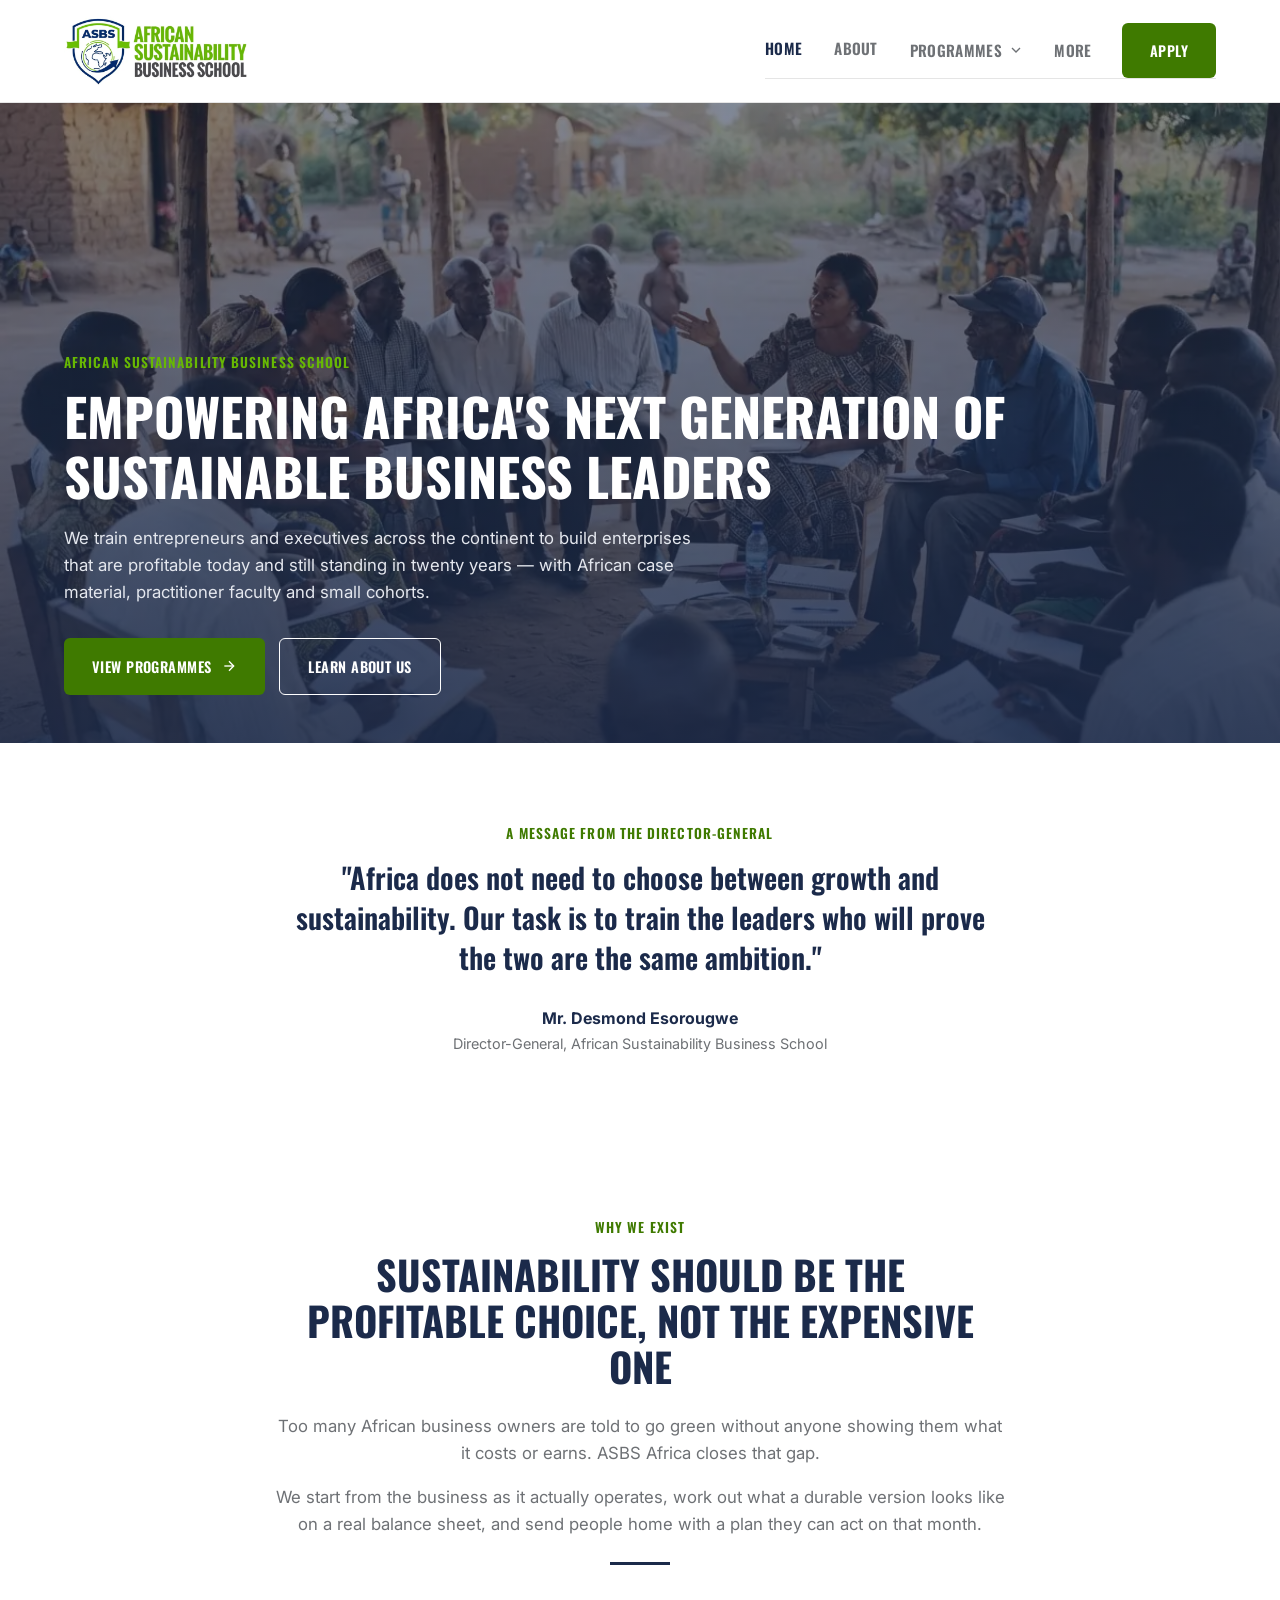
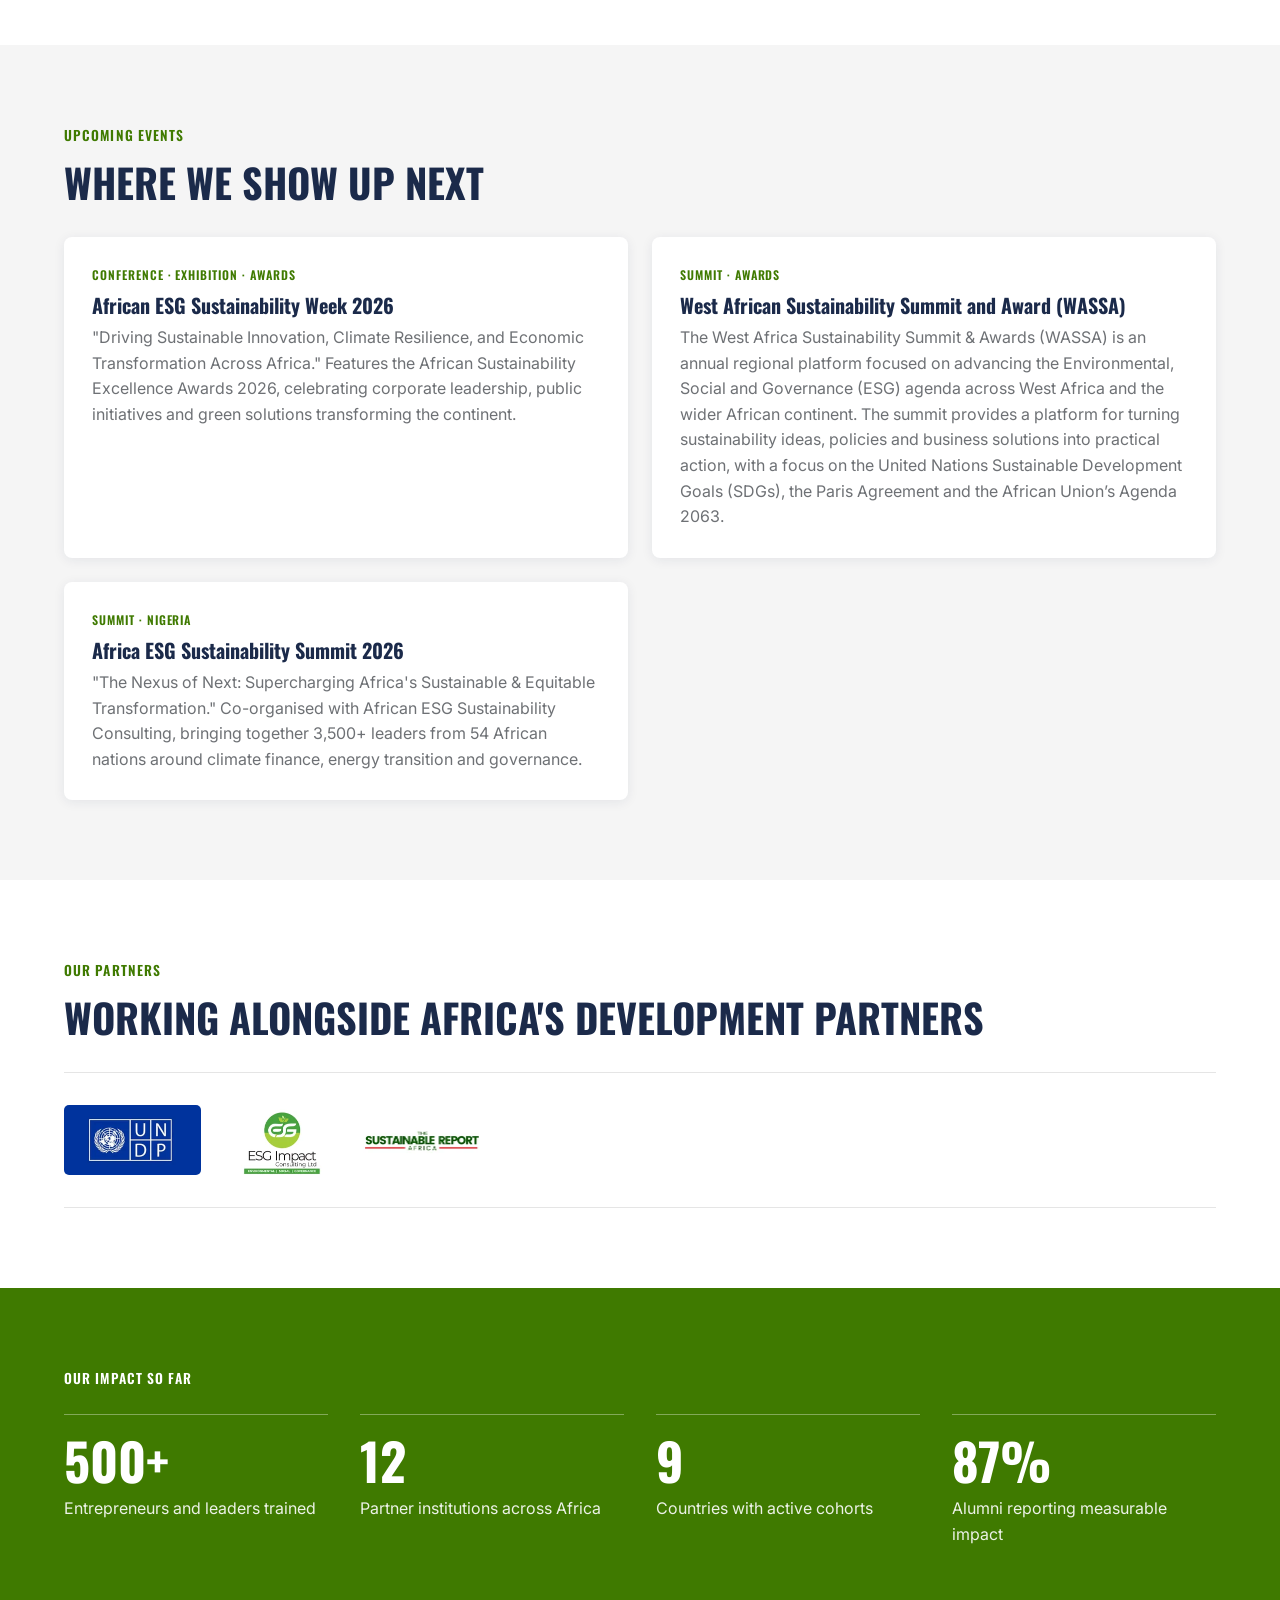
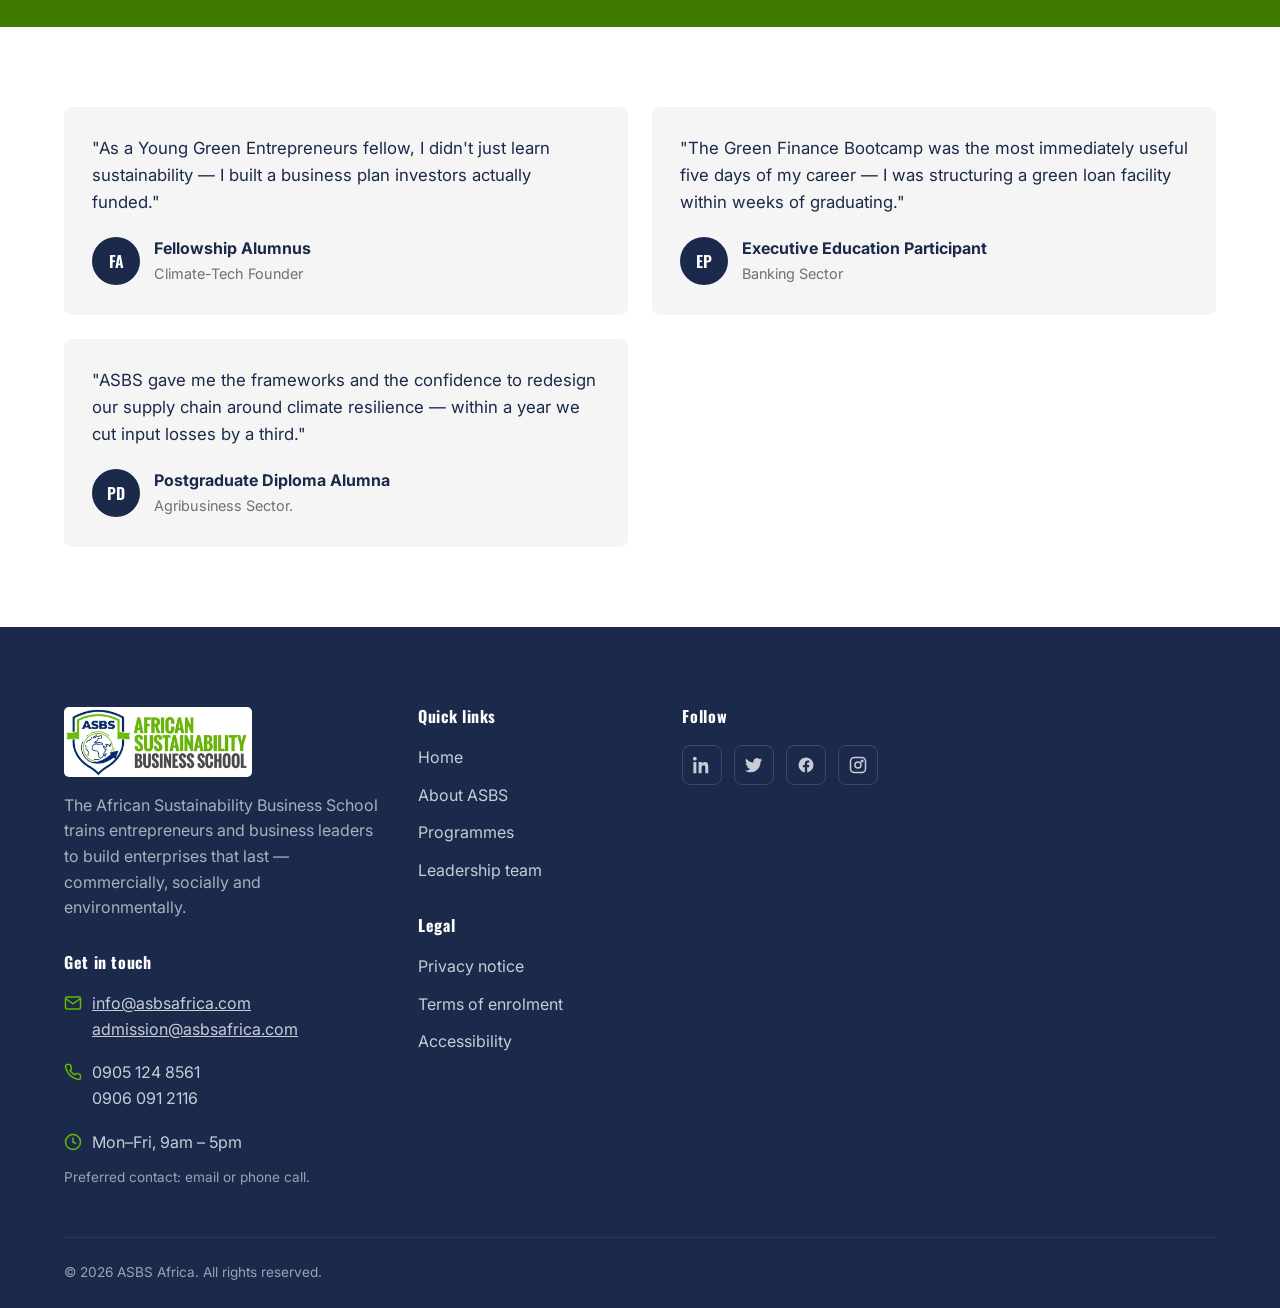
==== commit 8791f475: "Update index.html" ====
--- a/index.html
+++ b/index.html
@@ -163,7 +163,7 @@
         </div>
 
         <div class="event-card">
-          <span class="event-card__tag">Summit · Kigali, Rwanda</span>
+          <span class="event-card__tag">Summit · Nigeria</span>
           <h3>Africa ESG Sustainability Summit 2026</h3>
        <!--   <p class="event-card__meta">14–16 October 2026 · Kigali Convention Centre</p> -->
           <p>"The Nexus of Next: Supercharging Africa's Sustainable & Equitable Transformation." Co-organised with African ESG Sustainability Consulting, bringing together 3,500+ leaders from 54 African nations around climate finance, energy transition and governance.</p>
--- a/assets/css/pages/home.css
+++ b/assets/css/pages/home.css
@@ -14,7 +14,7 @@
 
 @media (min-width: 768px) {
   .hero {
-    background-image: url('../../images/real/hero/hero-homepage.webp');
+    background-image: url('../../images/real/hero/hero-homepage-1.webp');
   }
 }
 
